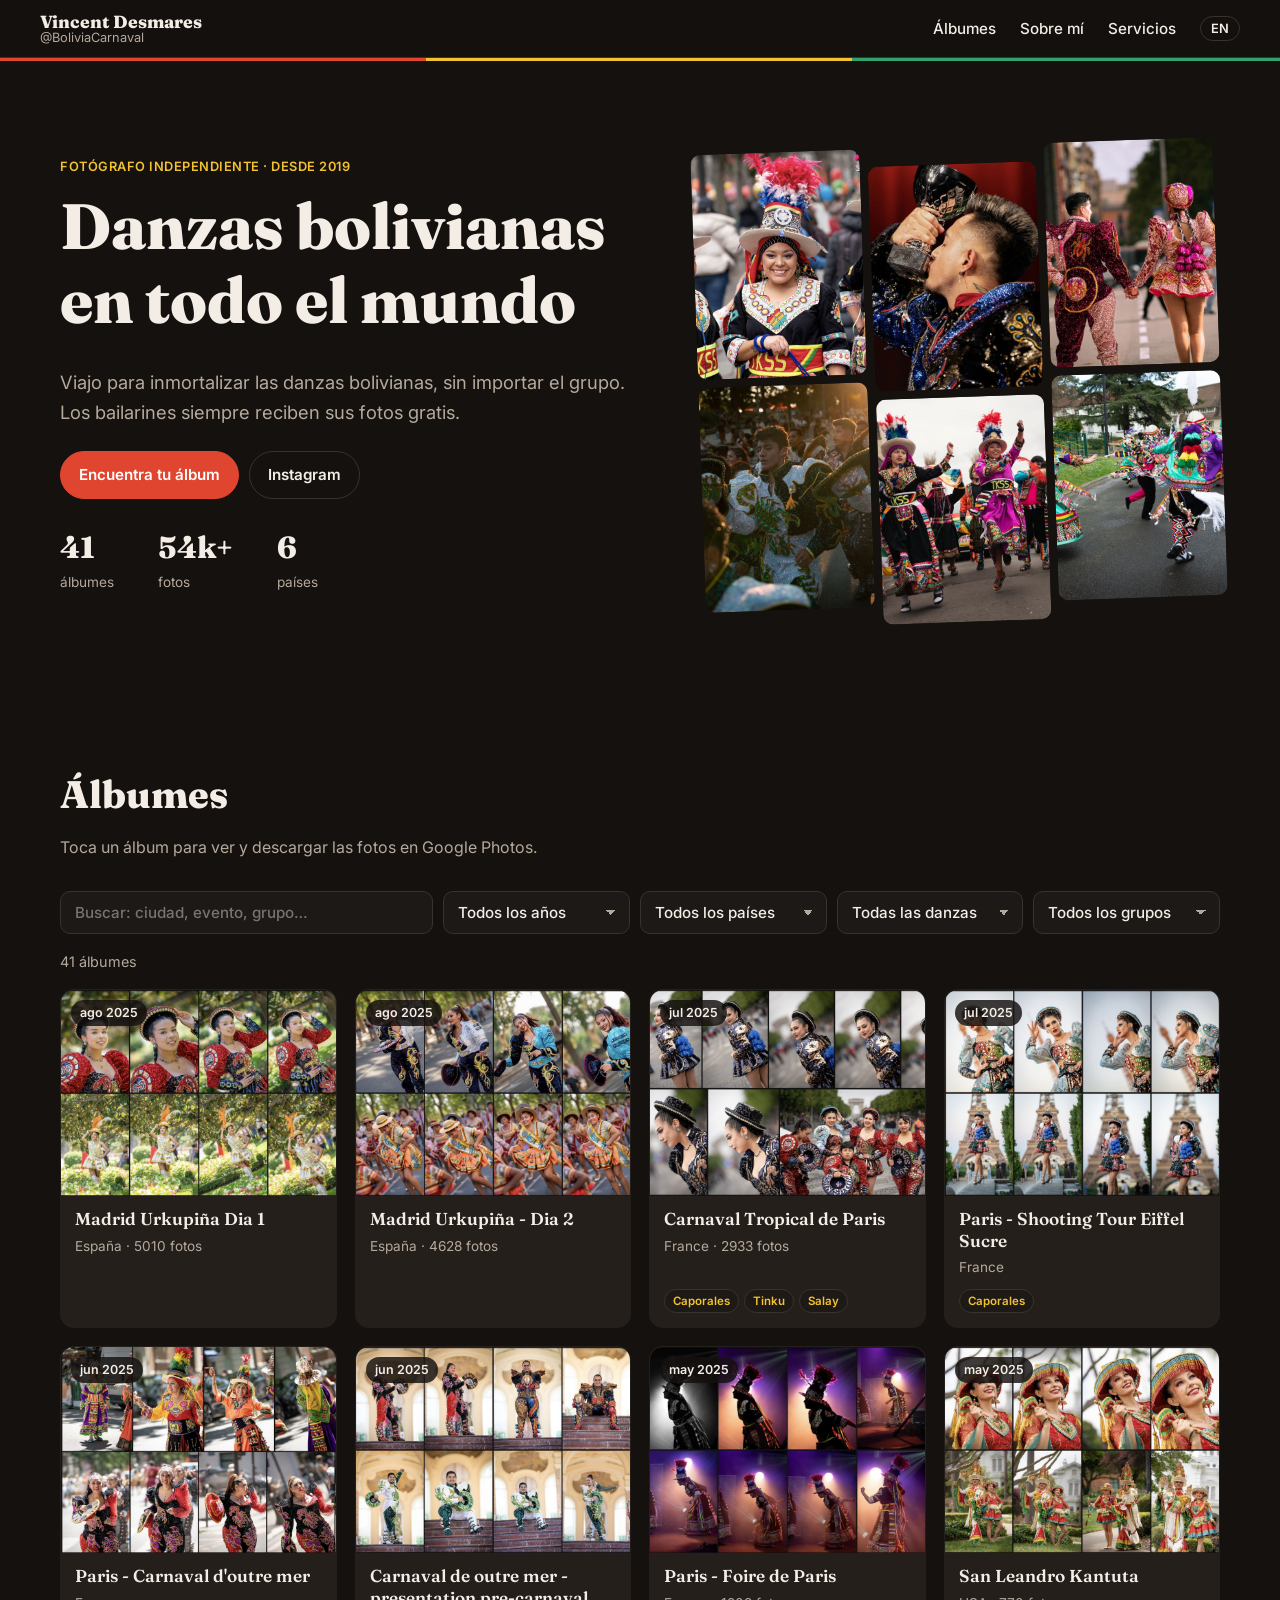
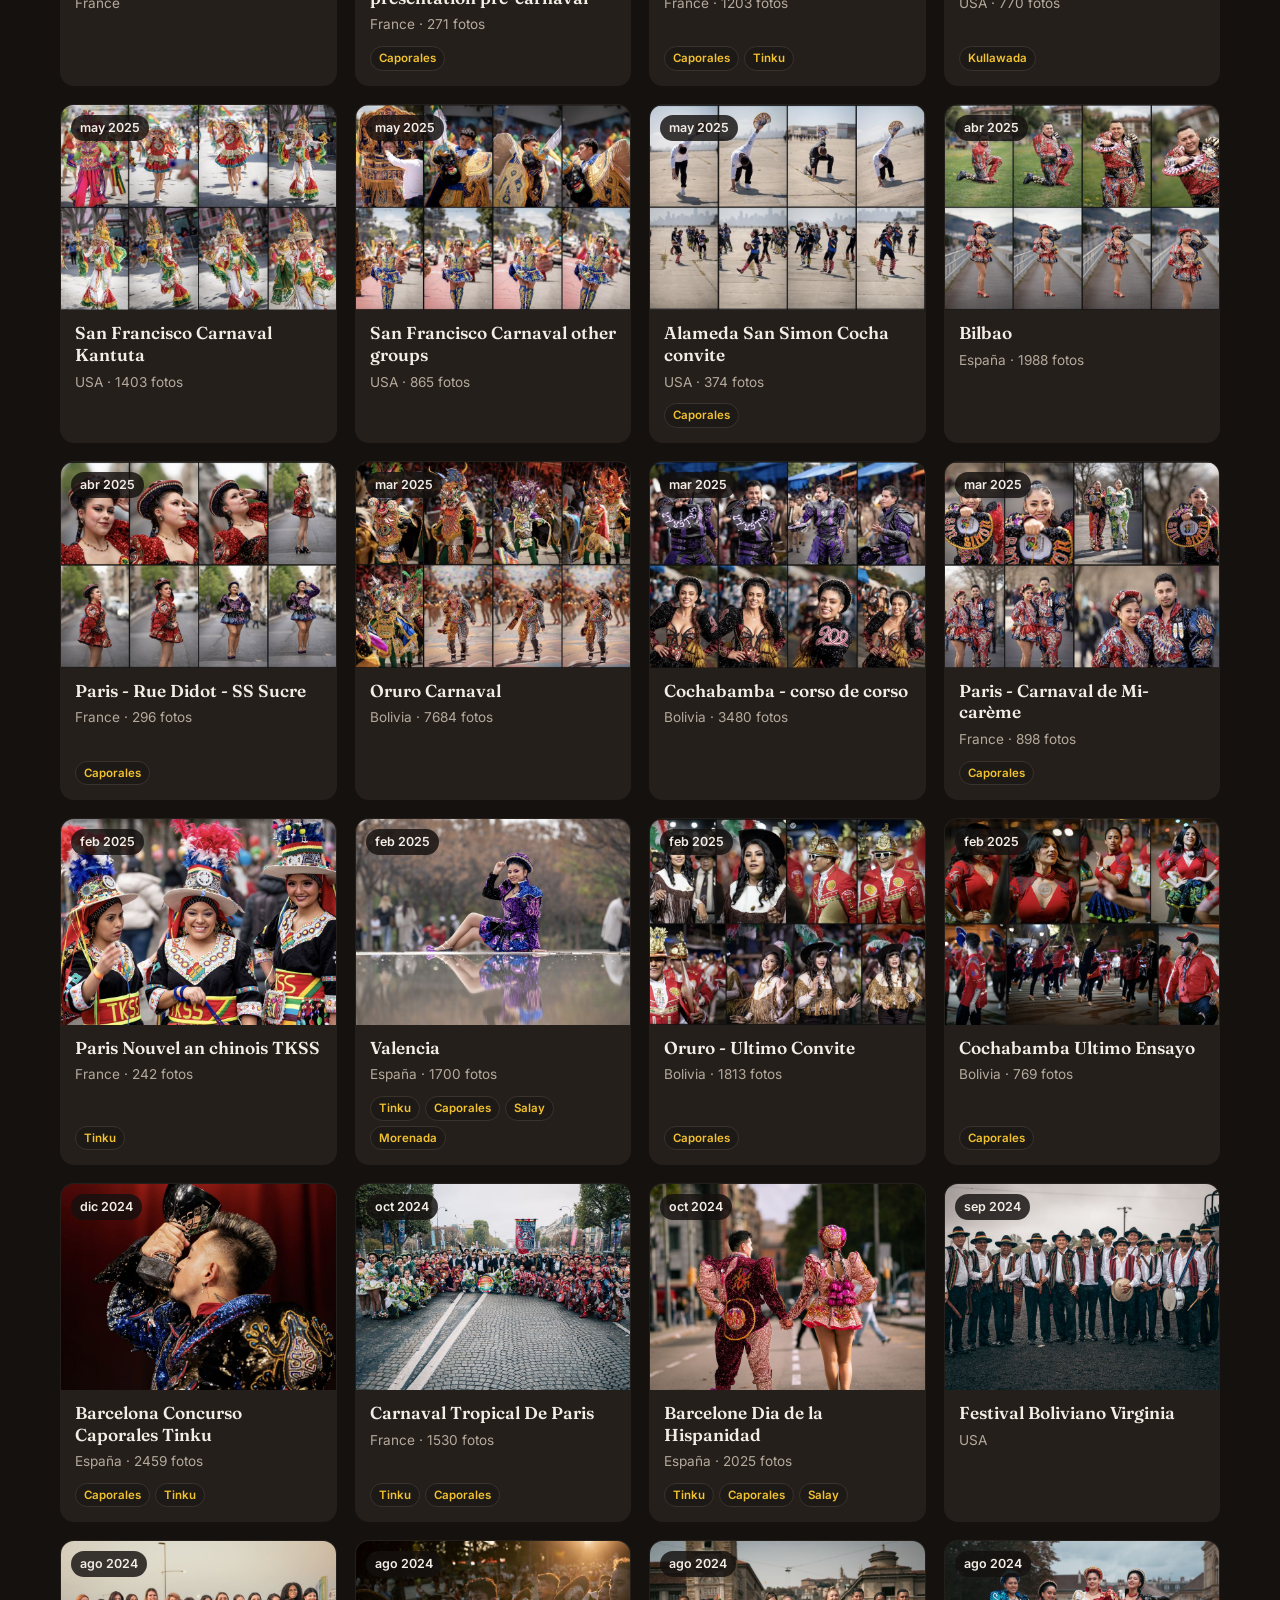
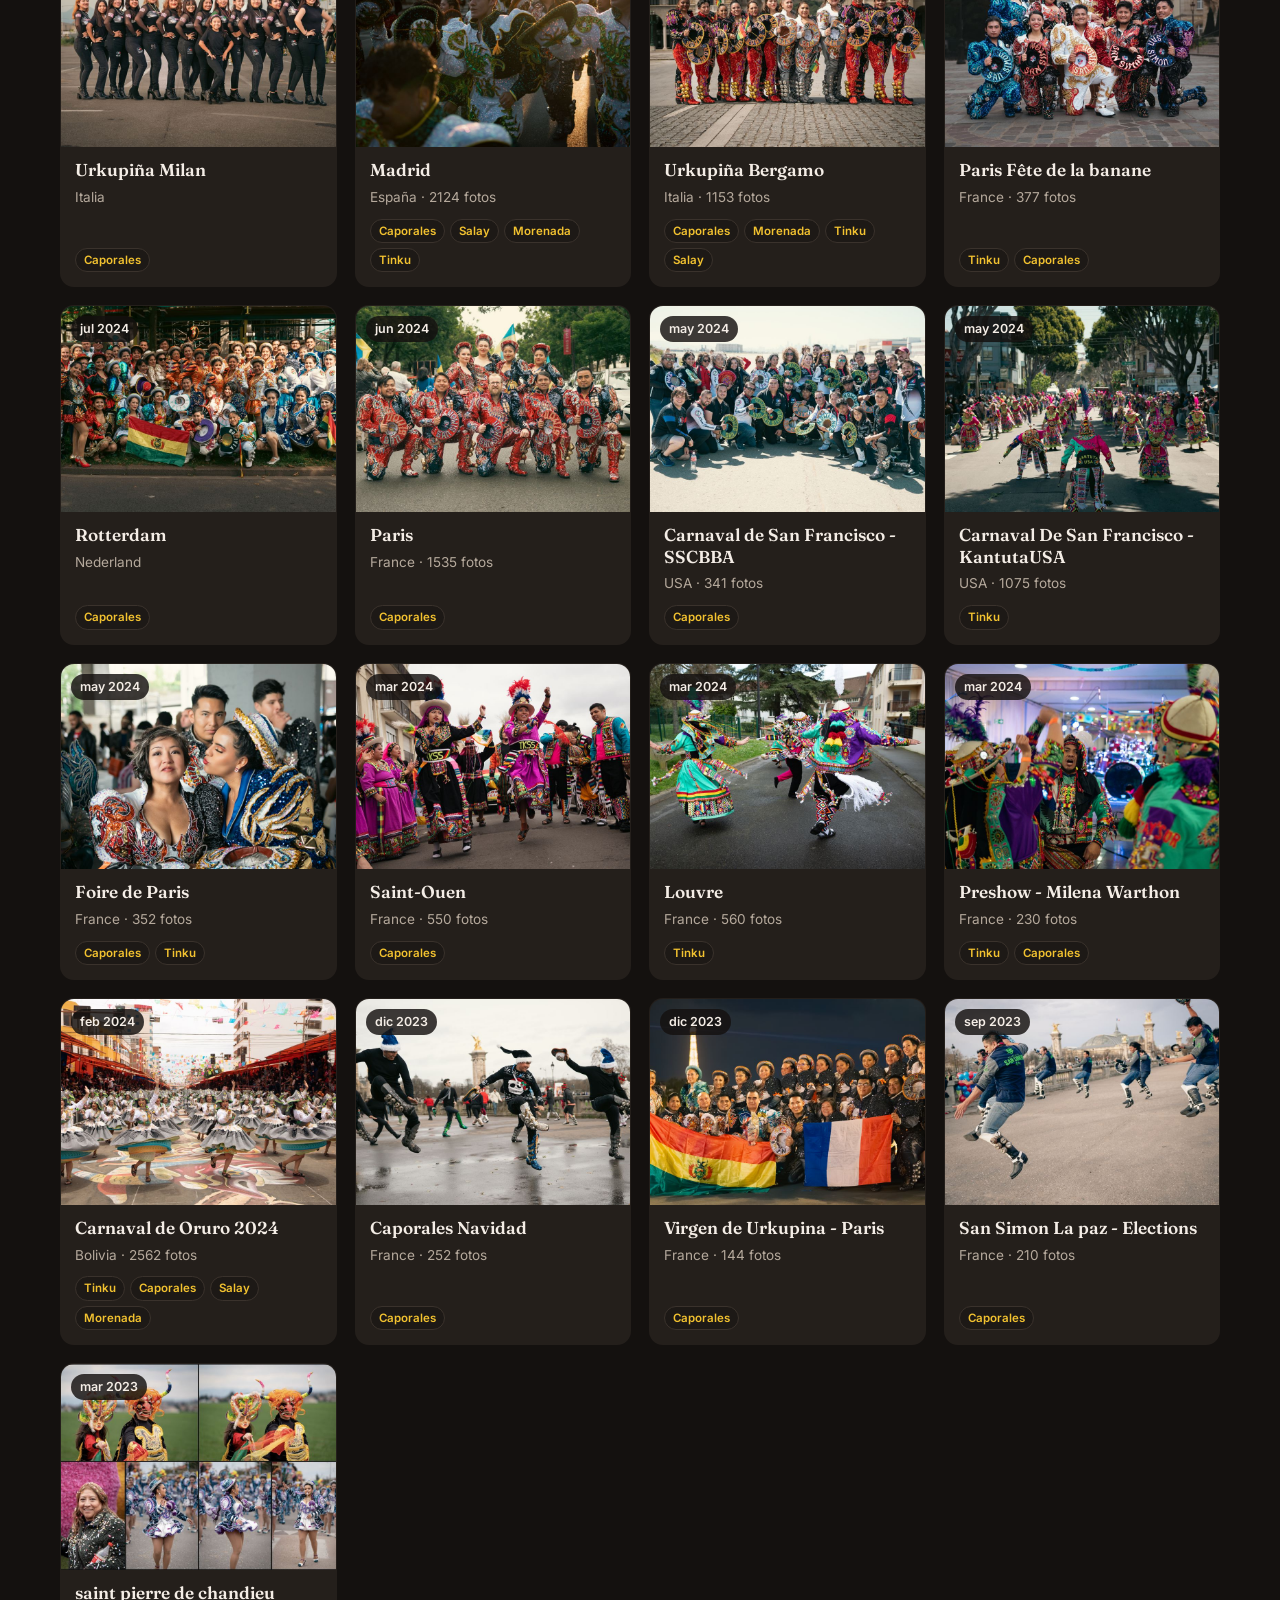
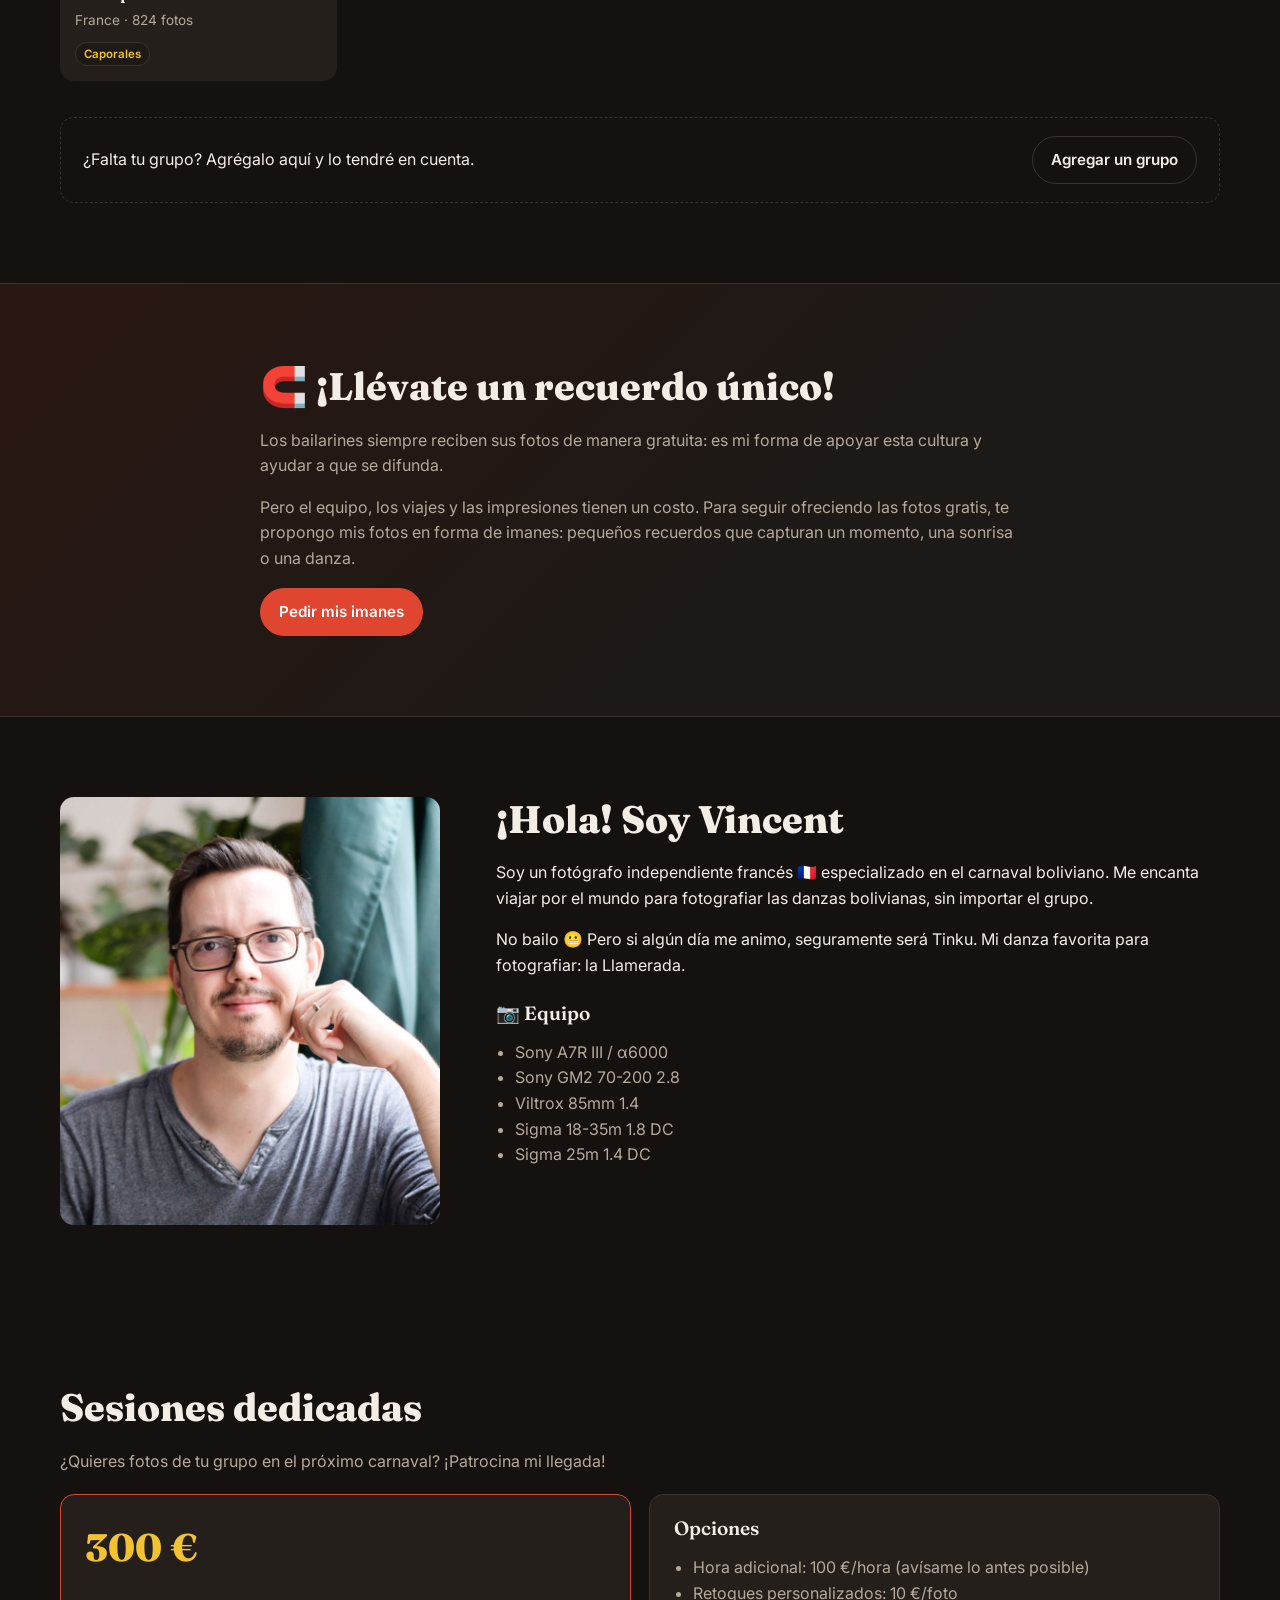
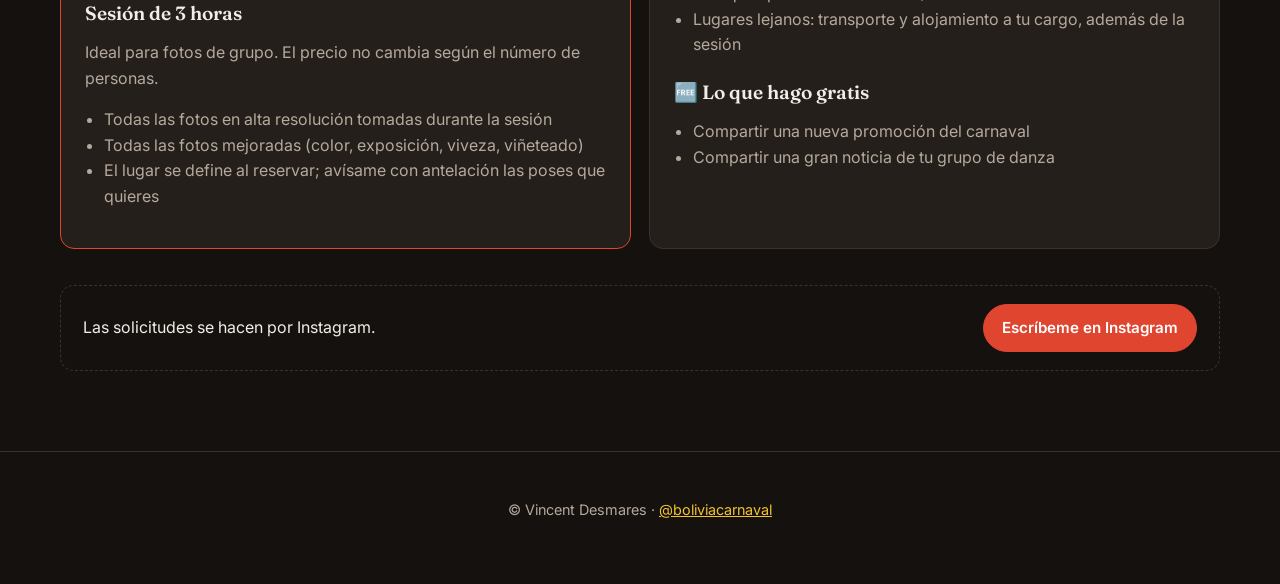
==== index.html @ cf6710ff "Add BoliviaCarnaval static site with album list and filters Album data, covers and texts come from t" ====
<!doctype html>
<html lang="es">
<head>
  <meta charset="utf-8">
  <meta name="viewport" content="width=device-width, initial-scale=1">
  <title>Vincent Desmares · @BoliviaCarnaval</title>
  <meta name="description" content="Fotografía de danzas tradicionales bolivianas en todo el mundo. Encuentra tu álbum: Caporales, Tinku, Morenada, Salay y más.">
  <meta property="og:title" content="Vincent Desmares · @BoliviaCarnaval">
  <meta property="og:description" content="Fotos de danzas bolivianas en todo el mundo desde 2019. Encuentra tu álbum.">
  <meta property="og:image" content="img/portrait.jpg">
  <meta name="theme-color" content="#14110f">
  <link rel="icon" href="img/favicon.svg" type="image/svg+xml">
  <link rel="preconnect" href="https://fonts.googleapis.com">
  <link rel="preconnect" href="https://fonts.gstatic.com" crossorigin>
  <link href="https://fonts.googleapis.com/css2?family=Fraunces:opsz,wght@9..144,600;9..144,800&family=Inter:wght@400;500;600&display=swap" rel="stylesheet">
  <link rel="stylesheet" href="css/style.css">
</head>
<body>
  <header class="topbar">
    <a class="brand" href="#top">
      <span class="brand-name">Vincent Desmares</span>
      <span class="brand-handle">@BoliviaCarnaval</span>
    </a>
    <nav class="nav">
      <a href="#albums" data-i18n="nav.albums">Álbumes</a>
      <a href="#about" data-i18n="nav.about">Sobre mí</a>
      <a href="#services" data-i18n="nav.services">Servicios</a>
      <button class="lang" type="button" id="lang-toggle" aria-label="Change language">EN</button>
    </nav>
  </header>

  <main id="top">
    <section class="hero">
      <div class="hero-text">
        <p class="eyebrow" data-i18n="hero.eyebrow">Fotógrafo independiente · desde 2019</p>
        <h1 data-i18n="hero.title">Danzas bolivianas en todo el mundo</h1>
        <p class="lead" data-i18n="hero.lead">Viajo para inmortalizar las danzas bolivianas, sin importar el grupo. Los bailarines siempre reciben sus fotos gratis.</p>
        <div class="hero-cta">
          <a class="btn btn-primary" href="#albums" data-i18n="hero.cta">Encuentra tu álbum</a>
          <a class="btn" href="https://www.instagram.com/boliviacarnaval/" target="_blank" rel="noopener">Instagram</a>
        </div>
        <dl class="stats">
          <div><dt id="stat-albums">41</dt><dd data-i18n="stats.albums">álbumes</dd></div>
          <div><dt id="stat-photos">54k+</dt><dd data-i18n="stats.photos">fotos</dd></div>
          <div><dt id="stat-countries">6</dt><dd data-i18n="stats.countries">países</dd></div>
        </dl>
      </div>
      <div class="hero-mosaic" id="hero-mosaic" aria-hidden="true"></div>
    </section>

    <section id="albums" class="section">
      <div class="section-head">
        <h2 data-i18n="albums.title">Álbumes</h2>
        <p class="muted" data-i18n="albums.sub">Toca un álbum para ver y descargar las fotos en Google Photos.</p>
      </div>

      <div class="filters" role="search">
        <input id="q" type="search" placeholder="Buscar: ciudad, evento, grupo…" data-i18n-placeholder="filters.search" autocomplete="off">
        <select id="f-year" aria-label="Año"><option value="" data-i18n="filters.year">Todos los años</option></select>
        <select id="f-country" aria-label="País"><option value="" data-i18n="filters.country">Todos los países</option></select>
        <select id="f-dance" aria-label="Danza"><option value="" data-i18n="filters.dance">Todas las danzas</option></select>
        <select id="f-group" aria-label="Grupo"><option value="" data-i18n="filters.group">Todos los grupos</option></select>
      </div>
      <p class="result-count muted" id="count" aria-live="polite"></p>

      <div class="grid" id="grid"></div>
      <p class="empty" id="empty" hidden data-i18n="albums.empty">Ningún álbum coincide. Prueba otra búsqueda.</p>

      <div class="callout">
        <p data-i18n="albums.missing">¿Falta tu grupo? Agrégalo aquí y lo tendré en cuenta.</p>
        <a class="btn" href="https://0dt0tsy2r8i.typeform.com/to/BCaxCvse" target="_blank" rel="noopener" data-i18n="albums.missingCta">Agregar un grupo</a>
      </div>
    </section>

    <section id="magnets" class="section band">
      <div class="band-inner">
        <h2>🧲 <span data-i18n="magnets.title">¡Llévate un recuerdo único!</span></h2>
        <p data-i18n="magnets.p1">Los bailarines siempre reciben sus fotos de manera gratuita: es mi forma de apoyar esta cultura y ayudar a que se difunda.</p>
        <p data-i18n="magnets.p2">Pero el equipo, los viajes y las impresiones tienen un costo. Para seguir ofreciendo las fotos gratis, te propongo mis fotos en forma de imanes: pequeños recuerdos que capturan un momento, una sonrisa o una danza.</p>
        <a class="btn btn-primary" href="https://docs.google.com/forms/d/e/1FAIpQLSeMURjuBrz-g4KLOn9jNbUzxtJZxZSx7Uz5Qn87z7Ri0hxriA/viewform?usp=header" target="_blank" rel="noopener" data-i18n="magnets.cta">Pedir mis imanes</a>
      </div>
    </section>

    <section id="about" class="section about">
      <img class="portrait" src="img/portrait.jpg" alt="Vincent Desmares" width="900" height="1015" loading="lazy">
      <div>
        <h2 data-i18n="about.title">¡Hola! Soy Vincent</h2>
        <p data-i18n="about.p1">Soy un fotógrafo independiente francés 🇫🇷 especializado en el carnaval boliviano. Me encanta viajar por el mundo para fotografiar las danzas bolivianas, sin importar el grupo.</p>
        <p data-i18n="about.p2">No bailo 😬 Pero si algún día me animo, seguramente será Tinku. Mi danza favorita para fotografiar: la Llamerada.</p>
        <h3 data-i18n="about.gear">📷 Equipo</h3>
        <ul class="gear">
          <li>Sony A7R III / α6000</li>
          <li>Sony GM2 70-200 2.8</li>
          <li>Viltrox 85mm 1.4</li>
          <li>Sigma 18-35m 1.8 DC</li>
          <li>Sigma 25m 1.4 DC</li>
        </ul>
      </div>
    </section>

    <section id="services" class="section">
      <div class="section-head">
        <h2 data-i18n="services.title">Sesiones dedicadas</h2>
        <p class="muted" data-i18n="services.sub">¿Quieres fotos de tu grupo en el próximo carnaval? ¡Patrocina mi llegada!</p>
      </div>
      <div class="cards">
        <article class="card offer">
          <p class="price">300 €</p>
          <h3 data-i18n="services.session">Sesión de 3 horas</h3>
          <p class="muted" data-i18n="services.best">Ideal para fotos de grupo. El precio no cambia según el número de personas.</p>
          <ul>
            <li data-i18n="services.i1">Todas las fotos en alta resolución tomadas durante la sesión</li>
            <li data-i18n="services.i2">Todas las fotos mejoradas (color, exposición, viveza, viñeteado)</li>
            <li data-i18n="services.i3">El lugar se define al reservar; avísame con antelación las poses que quieres</li>
          </ul>
        </article>
        <article class="card">
          <h3 data-i18n="services.options">Opciones</h3>
          <ul>
            <li data-i18n="services.o1">Hora adicional: 100 €/hora (avísame lo antes posible)</li>
            <li data-i18n="services.o2">Retoques personalizados: 10 €/foto</li>
            <li data-i18n="services.o3">Lugares lejanos: transporte y alojamiento a tu cargo, además de la sesión</li>
          </ul>
          <h3 data-i18n="services.free">🆓 Lo que hago gratis</h3>
          <ul>
            <li data-i18n="services.f1">Compartir una nueva promoción del carnaval</li>
            <li data-i18n="services.f2">Compartir una gran noticia de tu grupo de danza</li>
          </ul>
        </article>
      </div>
      <div class="callout">
        <p data-i18n="services.contact">Las solicitudes se hacen por Instagram.</p>
        <a class="btn btn-primary" href="https://www.instagram.com/boliviacarnaval/" target="_blank" rel="noopener" data-i18n="services.cta">Escríbeme en Instagram</a>
      </div>
    </section>
  </main>

  <footer class="footer">
    <p>© Vincent Desmares · <a href="https://www.instagram.com/boliviacarnaval/" target="_blank" rel="noopener">@boliviacarnaval</a></p>
  </footer>

  <script src="js/app.js"></script>
</body>
</html>
---- css/style.css ----
:root {
  --bg: #14110f;
  --bg-2: #1d1916;
  --card: #241f1b;
  --line: #3a322c;
  --text: #f4ede6;
  --muted: #b5a99c;
  --red: #e0452f;
  --gold: #f2c230;
  --green: #2fa36b;
  --radius: 14px;
  --serif: "Fraunces", Georgia, serif;
  --sans: "Inter", system-ui, -apple-system, "Segoe UI", Roboto, sans-serif;
}

* { box-sizing: border-box; }
html { scroll-behavior: smooth; scroll-padding-top: 72px; }
body {
  margin: 0;
  background: var(--bg);
  color: var(--text);
  font: 16px/1.6 var(--sans);
  -webkit-font-smoothing: antialiased;
}
img { max-width: 100%; display: block; }
a { color: var(--gold); }
h1, h2, h3 { font-family: var(--serif); line-height: 1.15; margin: 0 0 .5em; }
h1 { font-size: clamp(2.2rem, 6vw, 4rem); font-weight: 800; }
h2 { font-size: clamp(1.7rem, 4vw, 2.4rem); font-weight: 800; }
h3 { font-size: 1.2rem; font-weight: 600; margin-top: 1.2em; }
.muted { color: var(--muted); }

/* Top bar */
.topbar {
  position: sticky; top: 0; z-index: 10;
  display: flex; align-items: center; justify-content: space-between; gap: 12px;
  padding: 12px clamp(16px, 4vw, 40px);
  background: rgba(20, 17, 15, .88);
  backdrop-filter: blur(10px);
  border-bottom: 1px solid var(--line);
}
.topbar::after { /* flag stripe */
  content: ""; position: absolute; left: 0; right: 0; bottom: -4px; height: 3px;
  background: linear-gradient(90deg, var(--red) 0 33.3%, var(--gold) 33.3% 66.6%, var(--green) 66.6%);
}
.brand { text-decoration: none; color: var(--text); display: flex; flex-direction: column; line-height: 1.1; }
.brand-name { font-family: var(--serif); font-weight: 800; font-size: 1.1rem; }
.brand-handle { color: var(--muted); font-size: .8rem; }
.nav { display: flex; align-items: center; gap: clamp(10px, 2.5vw, 24px); }
.nav a { color: var(--text); text-decoration: none; font-weight: 500; font-size: .95rem; }
.nav a:hover { color: var(--gold); }
.lang {
  background: none; color: var(--text); border: 1px solid var(--line); border-radius: 999px;
  padding: 4px 10px; font: 600 .8rem var(--sans); cursor: pointer;
}
.lang:hover { border-color: var(--gold); }
@media (max-width: 560px) {
  .nav a[href="#about"], .nav a[href="#services"] { display: none; }
}

/* Buttons */
.btn {
  display: inline-block; padding: 11px 18px; border-radius: 999px;
  border: 1px solid var(--line); color: var(--text); text-decoration: none;
  font-weight: 600; font-size: .95rem; transition: border-color .15s, background .15s;
}
.btn:hover { border-color: var(--gold); }
.btn-primary { background: var(--red); border-color: var(--red); color: #fff; }
.btn-primary:hover { background: #c93a26; border-color: #c93a26; }

/* Hero */
.hero {
  display: grid; grid-template-columns: 1.1fr 1fr; gap: clamp(24px, 5vw, 64px); align-items: center;
  padding: clamp(32px, 7vw, 88px) clamp(16px, 4vw, 40px);
  max-width: 1240px; margin: 0 auto;
}
.eyebrow { color: var(--gold); font-weight: 600; letter-spacing: .04em; text-transform: uppercase; font-size: .8rem; margin: 0 0 12px; }
.lead { font-size: 1.15rem; color: var(--muted); max-width: 34em; }
.hero-cta { display: flex; flex-wrap: wrap; gap: 10px; margin: 24px 0; }
.stats { display: flex; gap: clamp(20px, 5vw, 44px); margin: 8px 0 0; }
.stats div { display: flex; flex-direction: column; }
.stats dt { font-family: var(--serif); font-weight: 800; font-size: 1.9rem; }
.stats dd { margin: 0; color: var(--muted); font-size: .85rem; }
.hero-mosaic {
  display: grid; grid-template-columns: repeat(3, 1fr); gap: 8px;
  transform: rotate(-2deg);
}
.hero-mosaic img { border-radius: 10px; aspect-ratio: 3 / 4; object-fit: cover; width: 100%; }
.hero-mosaic img:nth-child(3n+2) { transform: translateY(18px); }
@media (max-width: 820px) {
  .hero { grid-template-columns: 1fr; }
  .hero-mosaic { grid-template-columns: repeat(4, 1fr); transform: none; }
  .hero-mosaic img { aspect-ratio: 1; }
  .hero-mosaic img:nth-child(n+5) { display: none; }
  .hero-mosaic img:nth-child(3n+2) { transform: none; }
}

/* Sections */
.section { max-width: 1240px; margin: 0 auto; padding: clamp(40px, 7vw, 80px) clamp(16px, 4vw, 40px); }
.section-head { margin-bottom: 20px; }
.section-head p { margin: 0; }

/* Filters */
.filters {
  display: grid; grid-template-columns: 2fr repeat(4, 1fr); gap: 10px;
  position: sticky; top: 64px; z-index: 5; padding: 10px 0; background: var(--bg);
}
.filters input, .filters select {
  width: 100%; min-width: 0; padding: 11px 14px; border-radius: 10px;
  background: var(--bg-2); color: var(--text); border: 1px solid var(--line);
  font: 500 .95rem var(--sans); appearance: none;
}
.filters select {
  background-image: linear-gradient(45deg, transparent 50%, var(--muted) 50%), linear-gradient(135deg, var(--muted) 50%, transparent 50%);
  background-position: calc(100% - 18px) 50%, calc(100% - 13px) 50%;
  background-size: 5px 5px; background-repeat: no-repeat; padding-right: 30px;
}
.filters input:focus, .filters select:focus { outline: 2px solid var(--gold); outline-offset: 1px; }
@media (max-width: 900px) {
  .filters { grid-template-columns: repeat(2, 1fr); position: static; }
  .filters input { grid-column: 1 / -1; }
}
.result-count { font-size: .9rem; margin: 6px 0 16px; }

/* Album grid */
.grid { display: grid; grid-template-columns: repeat(auto-fill, minmax(260px, 1fr)); gap: 18px; }
@media (max-width: 560px) { .grid { grid-template-columns: 1fr 1fr; gap: 10px; } }
.album {
  display: flex; flex-direction: column; background: var(--card); border-radius: var(--radius);
  overflow: hidden; text-decoration: none; color: var(--text); border: 1px solid transparent;
  transition: transform .15s, border-color .15s;
}
.album:hover, .album:focus-visible { transform: translateY(-3px); border-color: var(--gold); outline: none; }
.album-cover { position: relative; aspect-ratio: 4 / 3; background: var(--bg-2); }
.album-cover img { width: 100%; height: 100%; object-fit: cover; }
.album-date {
  position: absolute; top: 10px; left: 10px; padding: 3px 9px; border-radius: 999px;
  background: rgba(20, 17, 15, .82); font-size: .78rem; font-weight: 600;
}
.album-body { padding: 12px 14px 14px; display: flex; flex-direction: column; gap: 6px; flex: 1; }
.album-title { font-family: var(--serif); font-weight: 600; font-size: 1.08rem; line-height: 1.25; margin: 0; }
.album-meta { color: var(--muted); font-size: .85rem; margin: 0; }
.chips { display: flex; flex-wrap: wrap; gap: 5px; margin-top: auto; padding-top: 4px; }
.chip { font-size: .72rem; font-weight: 600; padding: 2px 8px; border-radius: 999px; background: var(--bg-2); color: var(--gold); border: 1px solid var(--line); }
@media (max-width: 560px) {
  .album-body { padding: 10px; }
  .album-title { font-size: .95rem; }
  .chips { display: none; }
}
.empty { text-align: center; padding: 40px 0; color: var(--muted); }

.callout {
  display: flex; flex-wrap: wrap; align-items: center; justify-content: space-between; gap: 14px;
  margin-top: 36px; padding: 18px 22px; border: 1px dashed var(--line); border-radius: var(--radius);
}
.callout p { margin: 0; }

/* Magnets band */
.band { max-width: none; background: linear-gradient(135deg, #2a1712, #1d1916 60%); border-block: 1px solid var(--line); }
.band-inner { max-width: 760px; margin: 0 auto; }
.band p { color: var(--muted); }

/* About */
.about { display: grid; grid-template-columns: minmax(0, 380px) 1fr; gap: clamp(24px, 5vw, 56px); align-items: start; }
.portrait { border-radius: var(--radius); width: 100%; height: auto; }
.gear { padding-left: 1.2em; color: var(--muted); }
@media (max-width: 760px) { .about { grid-template-columns: 1fr; } .portrait { max-width: 320px; } }

/* Services */
.cards { display: grid; grid-template-columns: repeat(auto-fit, minmax(280px, 1fr)); gap: 18px; }
.card { background: var(--card); border-radius: var(--radius); padding: 22px 24px; border: 1px solid var(--line); }
.card h3:first-child { margin-top: 0; }
.card ul { padding-left: 1.2em; color: var(--muted); }
.offer { border-color: var(--red); }
.price { font-family: var(--serif); font-size: 2.4rem; font-weight: 800; color: var(--gold); margin: 0; }

.footer { text-align: center; padding: 32px 16px 48px; color: var(--muted); font-size: .9rem; border-top: 1px solid var(--line); }
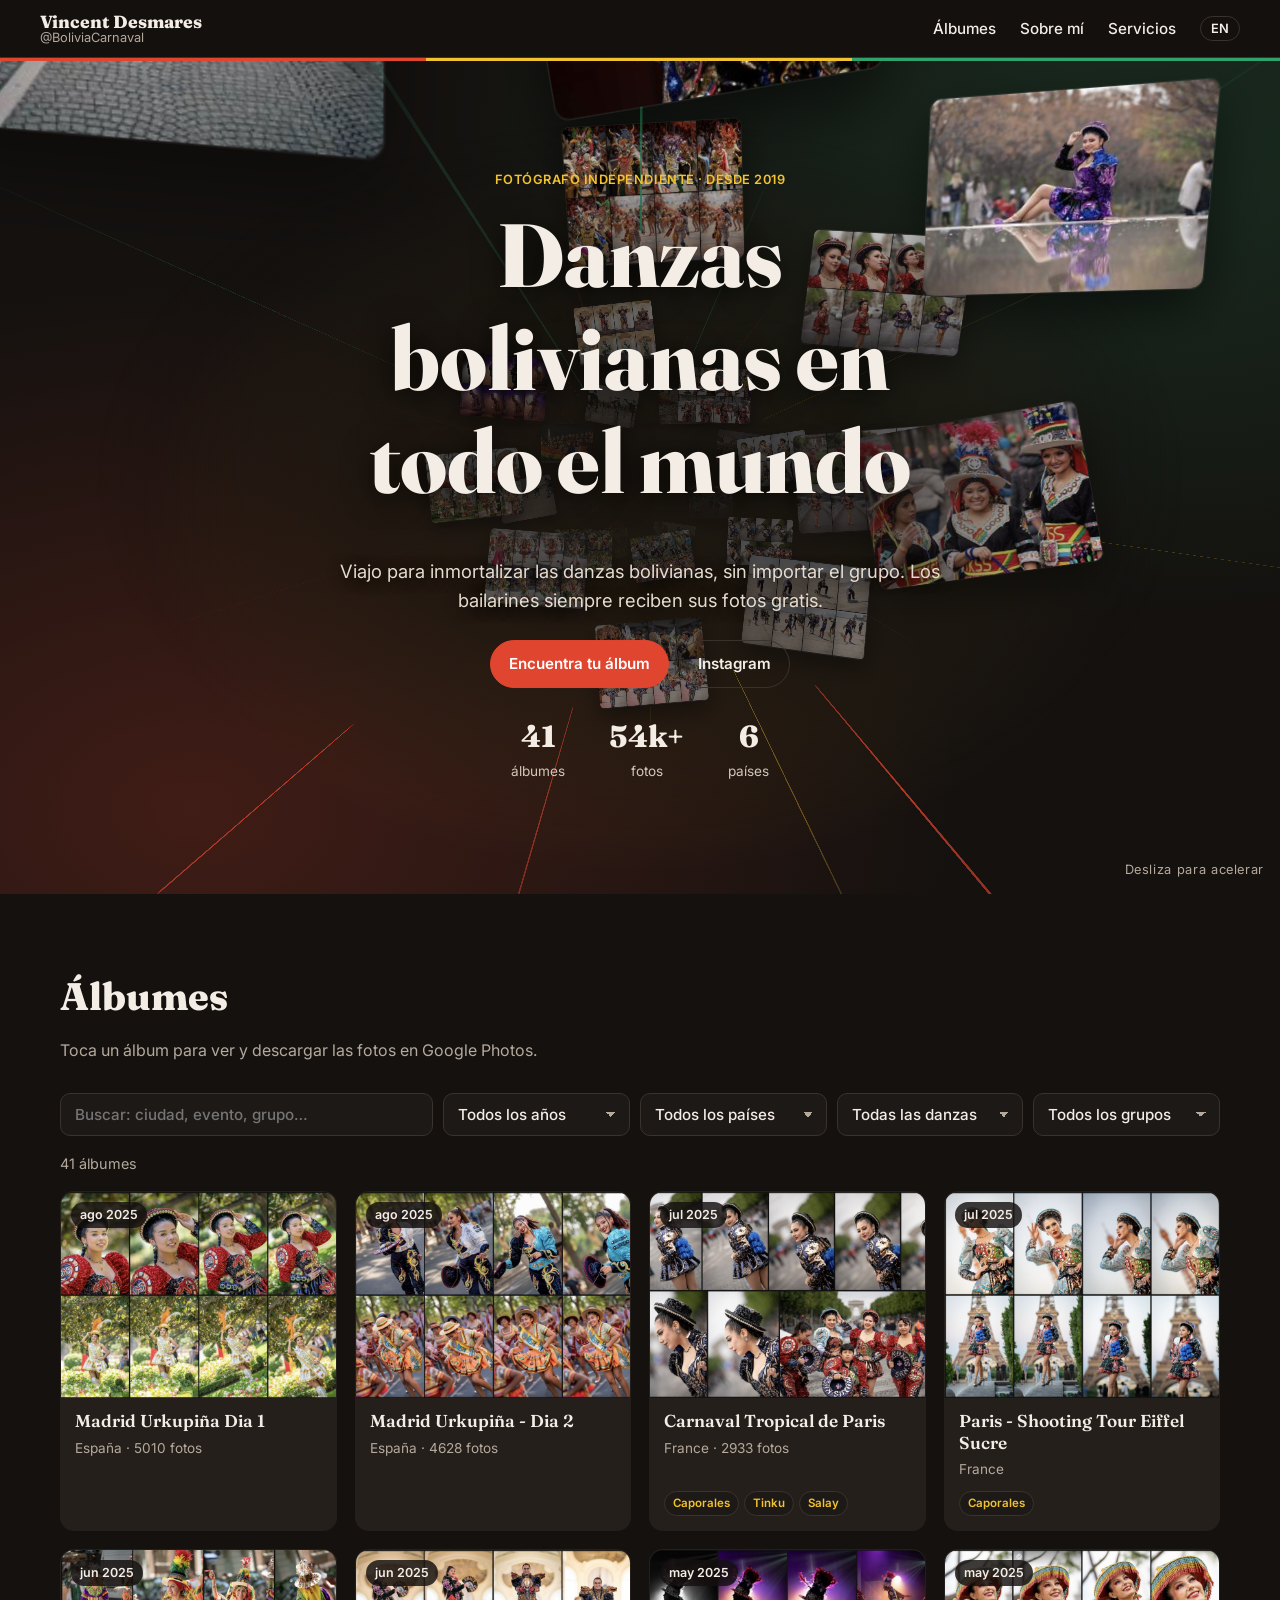
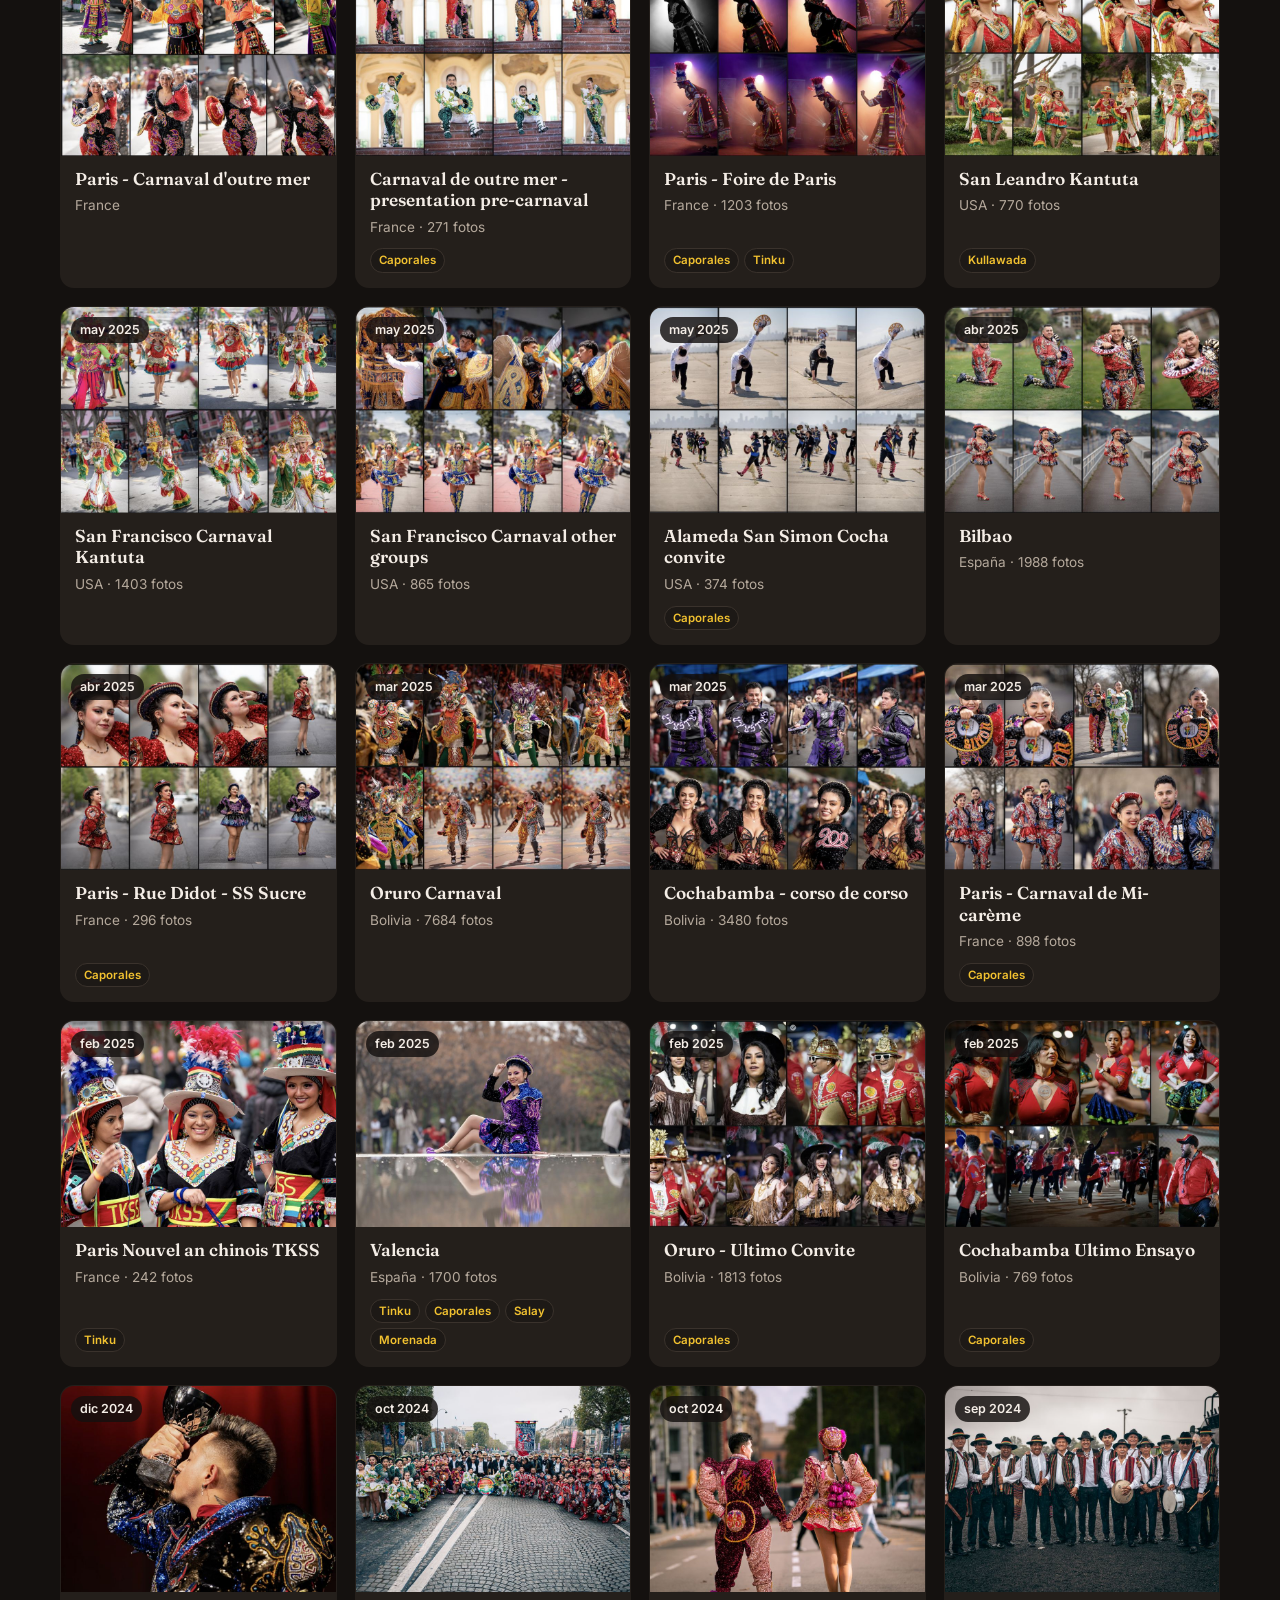
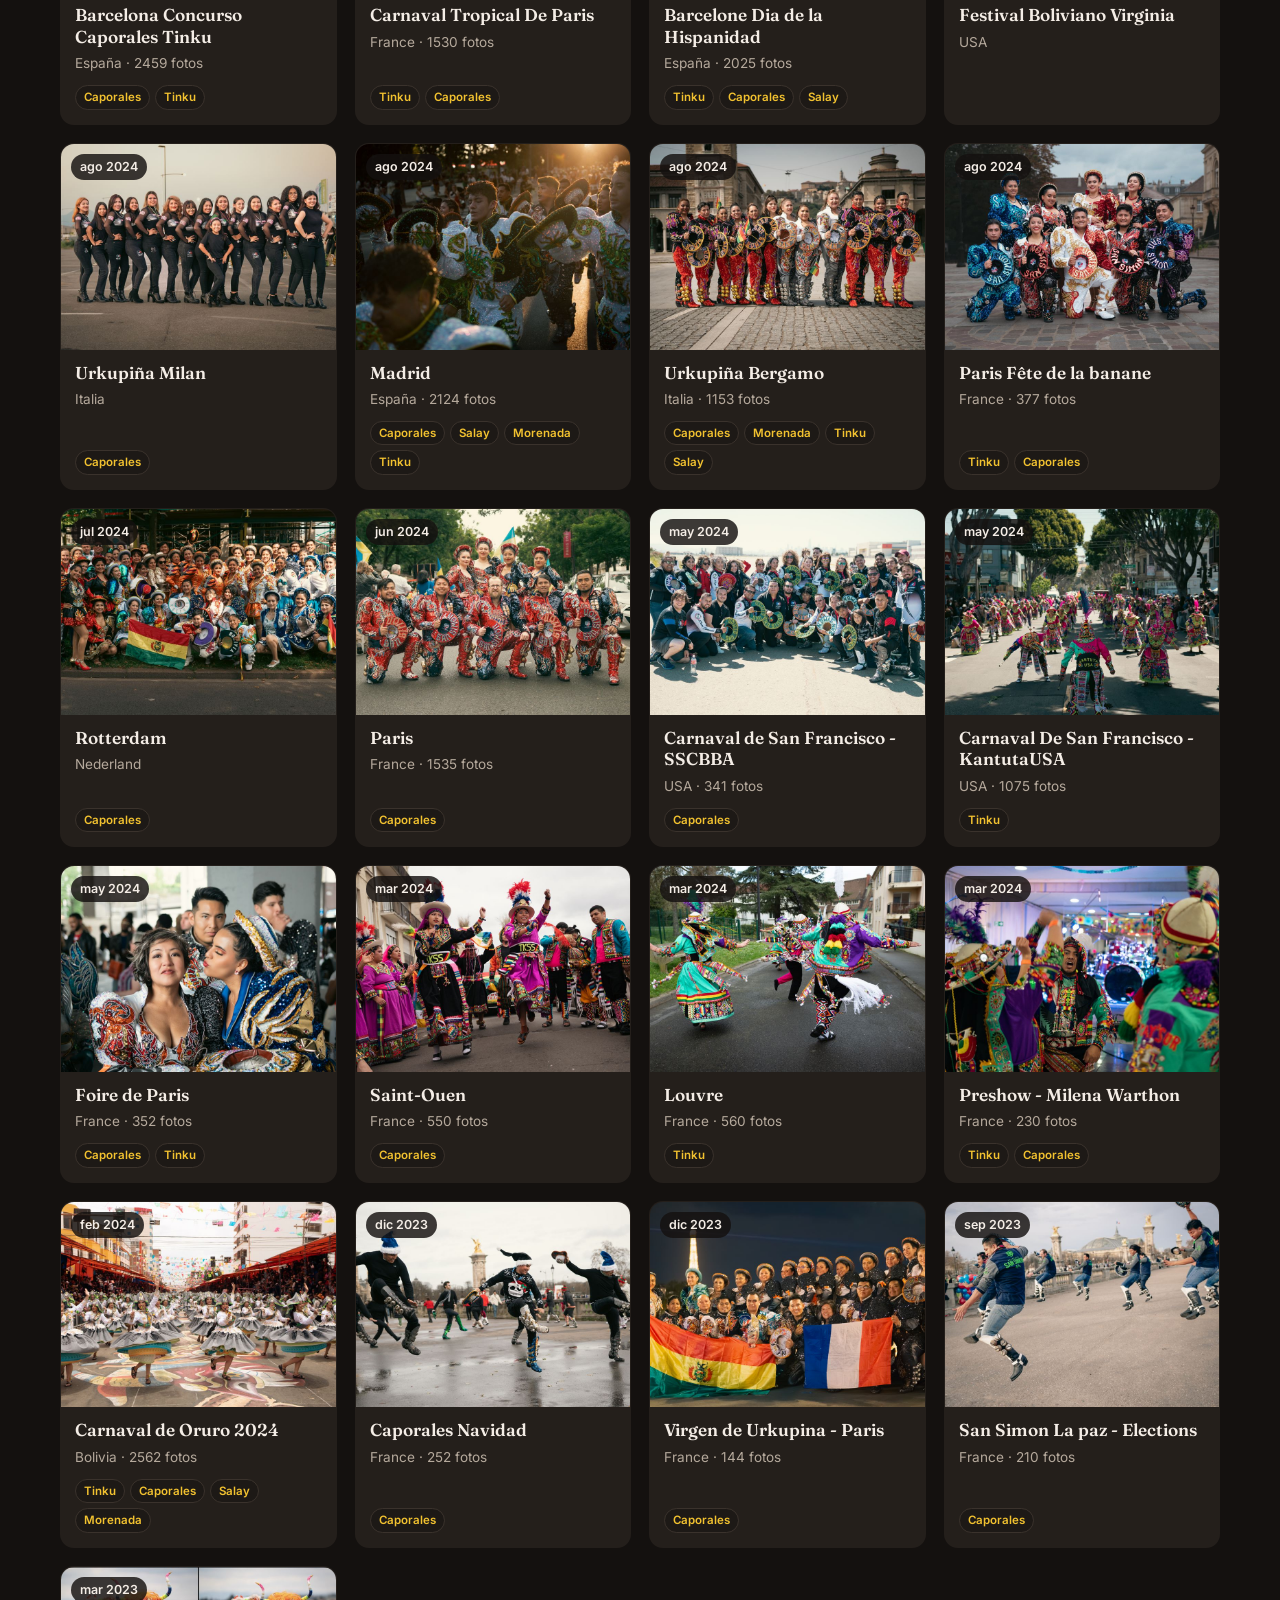
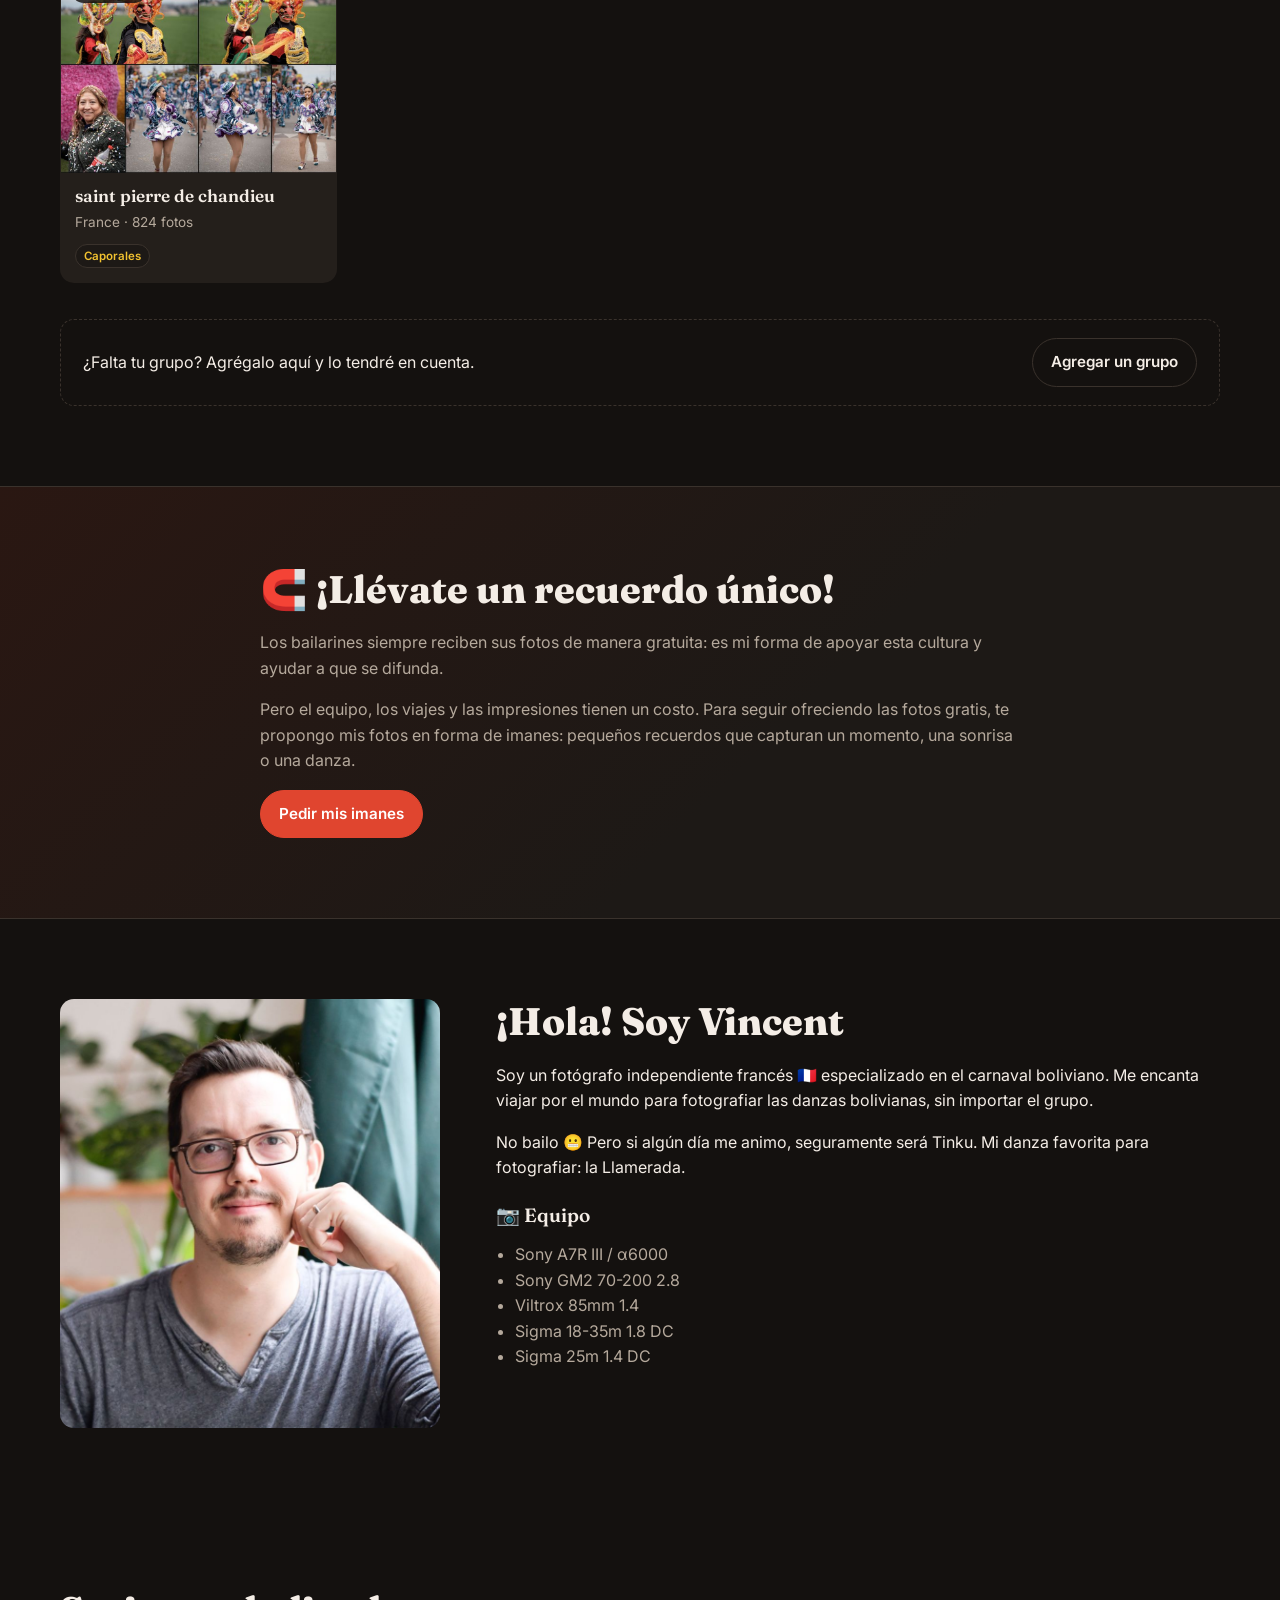
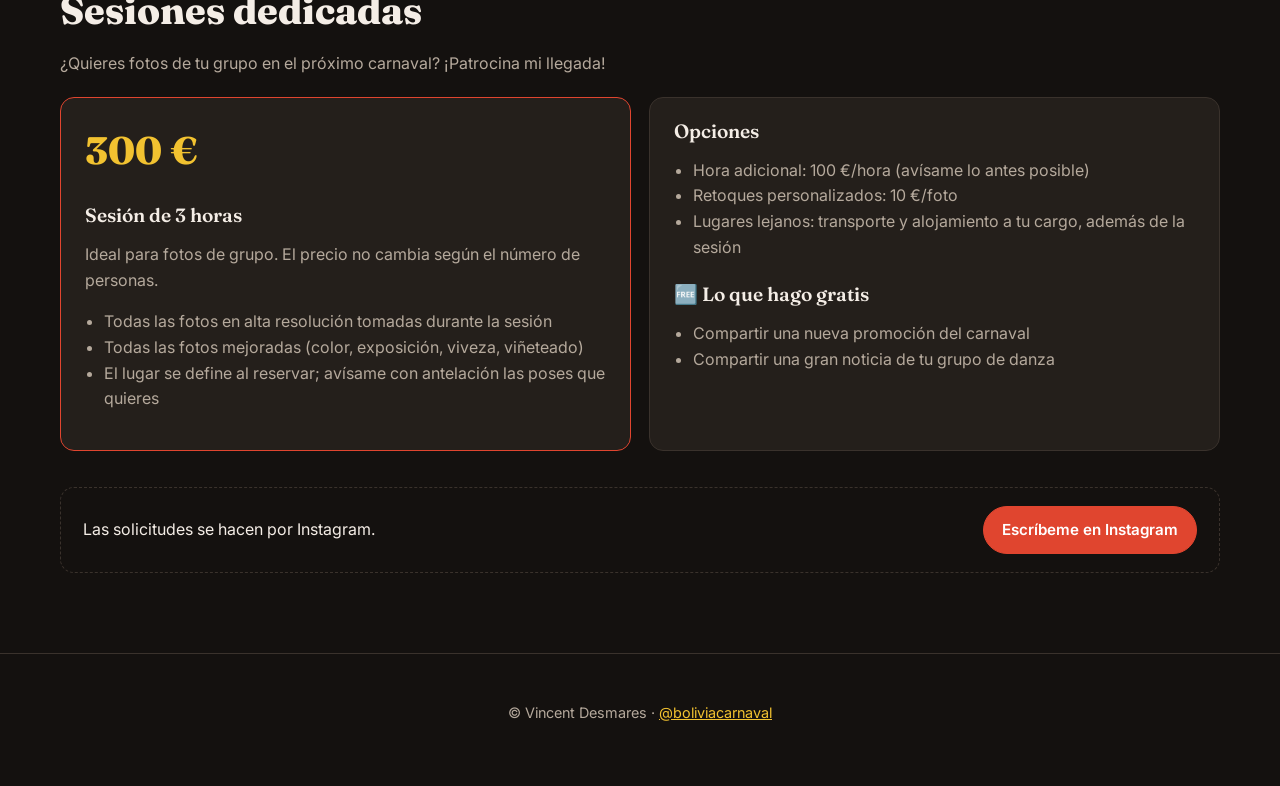
==== commit 15cf7fc9: "Use the tunnel header on the home page Vincent picked the tunnel. Replace the photo mosaic with it a" ====
--- a/index.html
+++ b/index.html
@@ -14,6 +14,7 @@
   <link rel="preconnect" href="https://fonts.gstatic.com" crossorigin>
   <link href="https://fonts.googleapis.com/css2?family=Fraunces:opsz,wght@9..144,600;9..144,800&family=Inter:wght@400;500;600&display=swap" rel="stylesheet">
   <link rel="stylesheet" href="css/style.css">
+  <link rel="stylesheet" href="css/hero3d.css">
 </head>
 <body>
   <header class="topbar">
@@ -30,7 +31,8 @@
   </header>
 
   <main id="top">
-    <section class="hero">
+    <section class="hero3d hero3d--tunel">
+      <div class="stage" id="stage" aria-hidden="true"></div>
       <div class="hero-text">
         <p class="eyebrow" data-i18n="hero.eyebrow">Fotógrafo independiente · desde 2019</p>
         <h1 data-i18n="hero.title">Danzas bolivianas en todo el mundo</h1>
@@ -45,7 +47,7 @@
           <div><dt id="stat-countries">6</dt><dd data-i18n="stats.countries">países</dd></div>
         </dl>
       </div>
-      <div class="hero-mosaic" id="hero-mosaic" aria-hidden="true"></div>
+      <p class="hint" data-i18n="hero.hint">Desliza para acelerar</p>
     </section>
 
     <section id="albums" class="section">
@@ -140,5 +142,7 @@
   </footer>
 
   <script src="js/app.js"></script>
+  <script src="js/hero3d.js"></script>
+  <script src="js/hero-tunel.js"></script>
 </body>
 </html>
--- a/css/style.css
+++ b/css/style.css
@@ -69,11 +69,6 @@
 .btn-primary:hover { background: #c93a26; border-color: #c93a26; }
 
 /* Hero */
-.hero {
-  display: grid; grid-template-columns: 1.1fr 1fr; gap: clamp(24px, 5vw, 64px); align-items: center;
-  padding: clamp(32px, 7vw, 88px) clamp(16px, 4vw, 40px);
-  max-width: 1240px; margin: 0 auto;
-}
 .eyebrow { color: var(--gold); font-weight: 600; letter-spacing: .04em; text-transform: uppercase; font-size: .8rem; margin: 0 0 12px; }
 .lead { font-size: 1.15rem; color: var(--muted); max-width: 34em; }
 .hero-cta { display: flex; flex-wrap: wrap; gap: 10px; margin: 24px 0; }
@@ -81,19 +76,6 @@
 .stats div { display: flex; flex-direction: column; }
 .stats dt { font-family: var(--serif); font-weight: 800; font-size: 1.9rem; }
 .stats dd { margin: 0; color: var(--muted); font-size: .85rem; }
-.hero-mosaic {
-  display: grid; grid-template-columns: repeat(3, 1fr); gap: 8px;
-  transform: rotate(-2deg);
-}
-.hero-mosaic img { border-radius: 10px; aspect-ratio: 3 / 4; object-fit: cover; width: 100%; }
-.hero-mosaic img:nth-child(3n+2) { transform: translateY(18px); }
-@media (max-width: 820px) {
-  .hero { grid-template-columns: 1fr; }
-  .hero-mosaic { grid-template-columns: repeat(4, 1fr); transform: none; }
-  .hero-mosaic img { aspect-ratio: 1; }
-  .hero-mosaic img:nth-child(n+5) { display: none; }
-  .hero-mosaic img:nth-child(3n+2) { transform: none; }
-}
 
 /* Sections */
 .section { max-width: 1240px; margin: 0 auto; padding: clamp(40px, 7vw, 80px) clamp(16px, 4vw, 40px); }
--- a/css/hero3d.css
+++ b/css/hero3d.css
@@ -0,0 +1,78 @@
+/* 3D tunnel header on the home page. */
+.hero3d {
+  position: relative; overflow: hidden; isolation: isolate;
+  height: calc(100svh - 64px); min-height: 560px; max-height: 980px;
+  background:
+    radial-gradient(ellipse at 50% 55%, rgba(242, 194, 48, .16), transparent 55%),
+    radial-gradient(ellipse at 15% 90%, rgba(224, 69, 47, .22), transparent 50%),
+    radial-gradient(ellipse at 90% 10%, rgba(47, 163, 107, .18), transparent 45%),
+    var(--bg);
+  touch-action: pan-y;
+  user-select: none; -webkit-user-select: none;
+}
+.stage {
+  position: absolute; inset: 0; z-index: 0;
+  perspective: 1100px; cursor: grab;
+}
+.stage.dragging { cursor: grabbing; }
+.stage .world, .stage .world * { transform-style: preserve-3d; }
+.world { position: absolute; left: 50%; top: 50%; width: 0; height: 0; }
+.tile {
+  position: absolute; display: block;
+  border-radius: 10px; overflow: hidden;
+  background: var(--card);
+  box-shadow: 0 0 0 1px rgba(255, 255, 255, .08), 0 20px 50px rgba(0, 0, 0, .55);
+  -webkit-user-drag: none;
+}
+.tile img { width: 100%; height: 100%; object-fit: cover; pointer-events: none; -webkit-user-drag: none; }
+.tile:focus-visible { outline: 3px solid var(--gold); outline-offset: 3px; }
+
+/* Text over the scene */
+.hero3d .hero-text {
+  position: absolute; z-index: 2; pointer-events: none;
+  left: clamp(16px, 5vw, 72px); bottom: clamp(28px, 7vh, 80px);
+  max-width: min(560px, calc(100% - 32px));
+}
+.hero3d .hero-text a, .hero3d .hero-text button { pointer-events: auto; }
+.hero3d h1 { text-shadow: 0 4px 30px rgba(0, 0, 0, .8); }
+.hero3d .lead { color: #e6dbcf; text-shadow: 0 2px 14px rgba(0, 0, 0, .9); }
+.hero3d .stats dd { color: #d3c7ba; }
+.hero3d::after { /* scrim so text stays readable */
+  content: ""; position: absolute; inset: 0; z-index: 1; pointer-events: none;
+  background: linear-gradient(90deg, rgba(20, 17, 15, .85) 0%, rgba(20, 17, 15, .35) 45%, transparent 70%),
+              linear-gradient(0deg, rgba(20, 17, 15, .9) 0%, transparent 35%);
+}
+.hint {
+  position: absolute; z-index: 2; right: 16px; bottom: 14px; margin: 0;
+  font-size: .8rem; color: var(--muted); letter-spacing: .05em; pointer-events: none;
+  animation: hint 2.4s ease-in-out infinite;
+}
+@keyframes hint { 50% { opacity: .35; } }
+
+@media (max-width: 820px) {
+  .hero3d { height: calc(100svh - 60px); min-height: 620px; }
+  .hero3d .hero-text { bottom: 24px; }
+  .hero3d .lead { font-size: 1rem; }
+  .hero3d::after { background: linear-gradient(0deg, rgba(20, 17, 15, .95) 0%, rgba(20, 17, 15, .6) 38%, transparent 62%); }
+  .hint { top: 14px; bottom: auto; }
+}
+
+/* Túnel */
+.hero3d--tunel .stage { perspective: 700px; }
+.hero3d--tunel .tile { will-change: transform, opacity; }
+.streak {
+  position: absolute; width: 3px; height: 120px; border-radius: 3px; margin: -60px 0 0 -1.5px;
+  opacity: .9; will-change: transform, opacity;
+}
+.hero3d--tunel .hero-text {
+  left: 50%; bottom: auto; top: 50%; transform: translate(-50%, -50%);
+  text-align: center; max-width: min(760px, calc(100% - 32px));
+}
+.hero3d--tunel .hero-cta, .hero3d--tunel .stats { justify-content: center; }
+.hero3d--tunel .lead { margin-left: auto; margin-right: auto; }
+.hero3d--tunel h1 { font-size: clamp(2.2rem, 8vw, 5.6rem); }
+.hero3d--tunel::after {
+  background: radial-gradient(ellipse at 50% 50%, rgba(20, 17, 15, .88) 0%, rgba(20, 17, 15, .6) 32%, transparent 60%);
+}
+
+@media (prefers-reduced-motion: reduce) { .hint { animation: none; } }
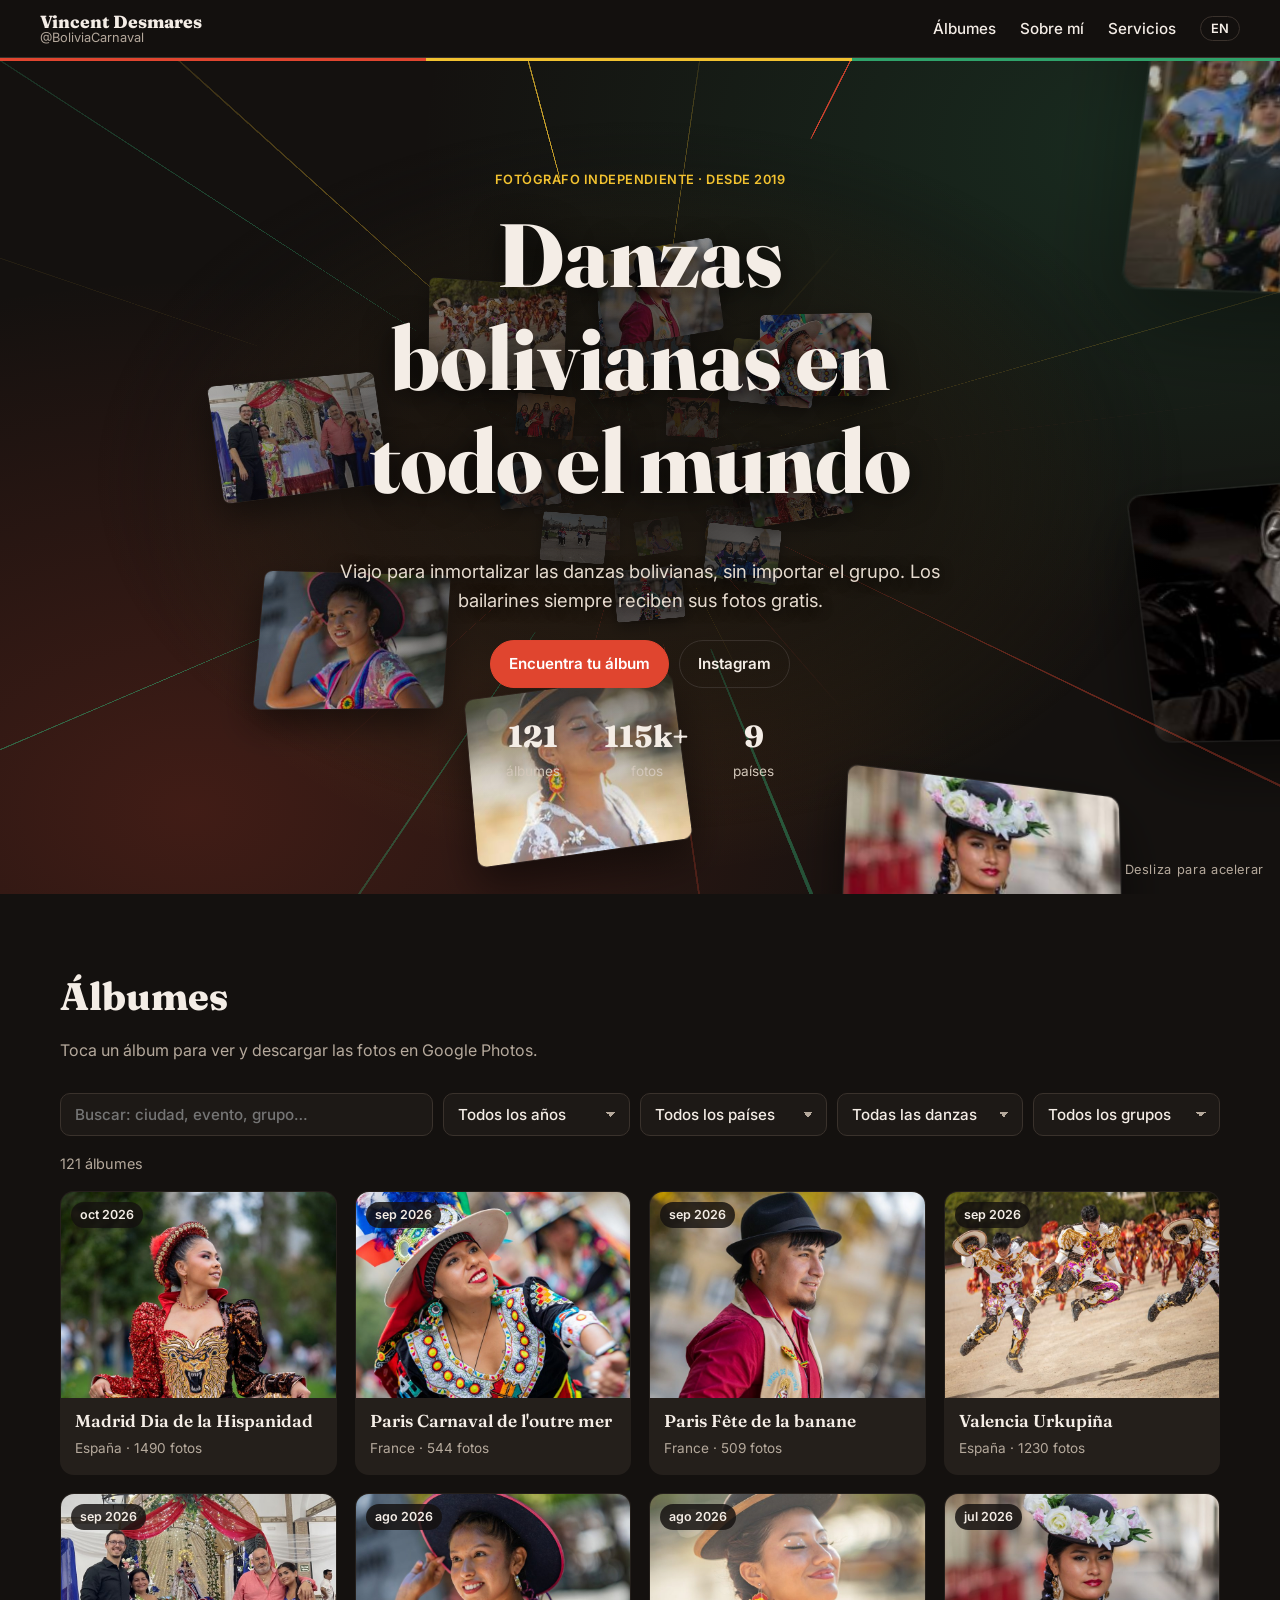
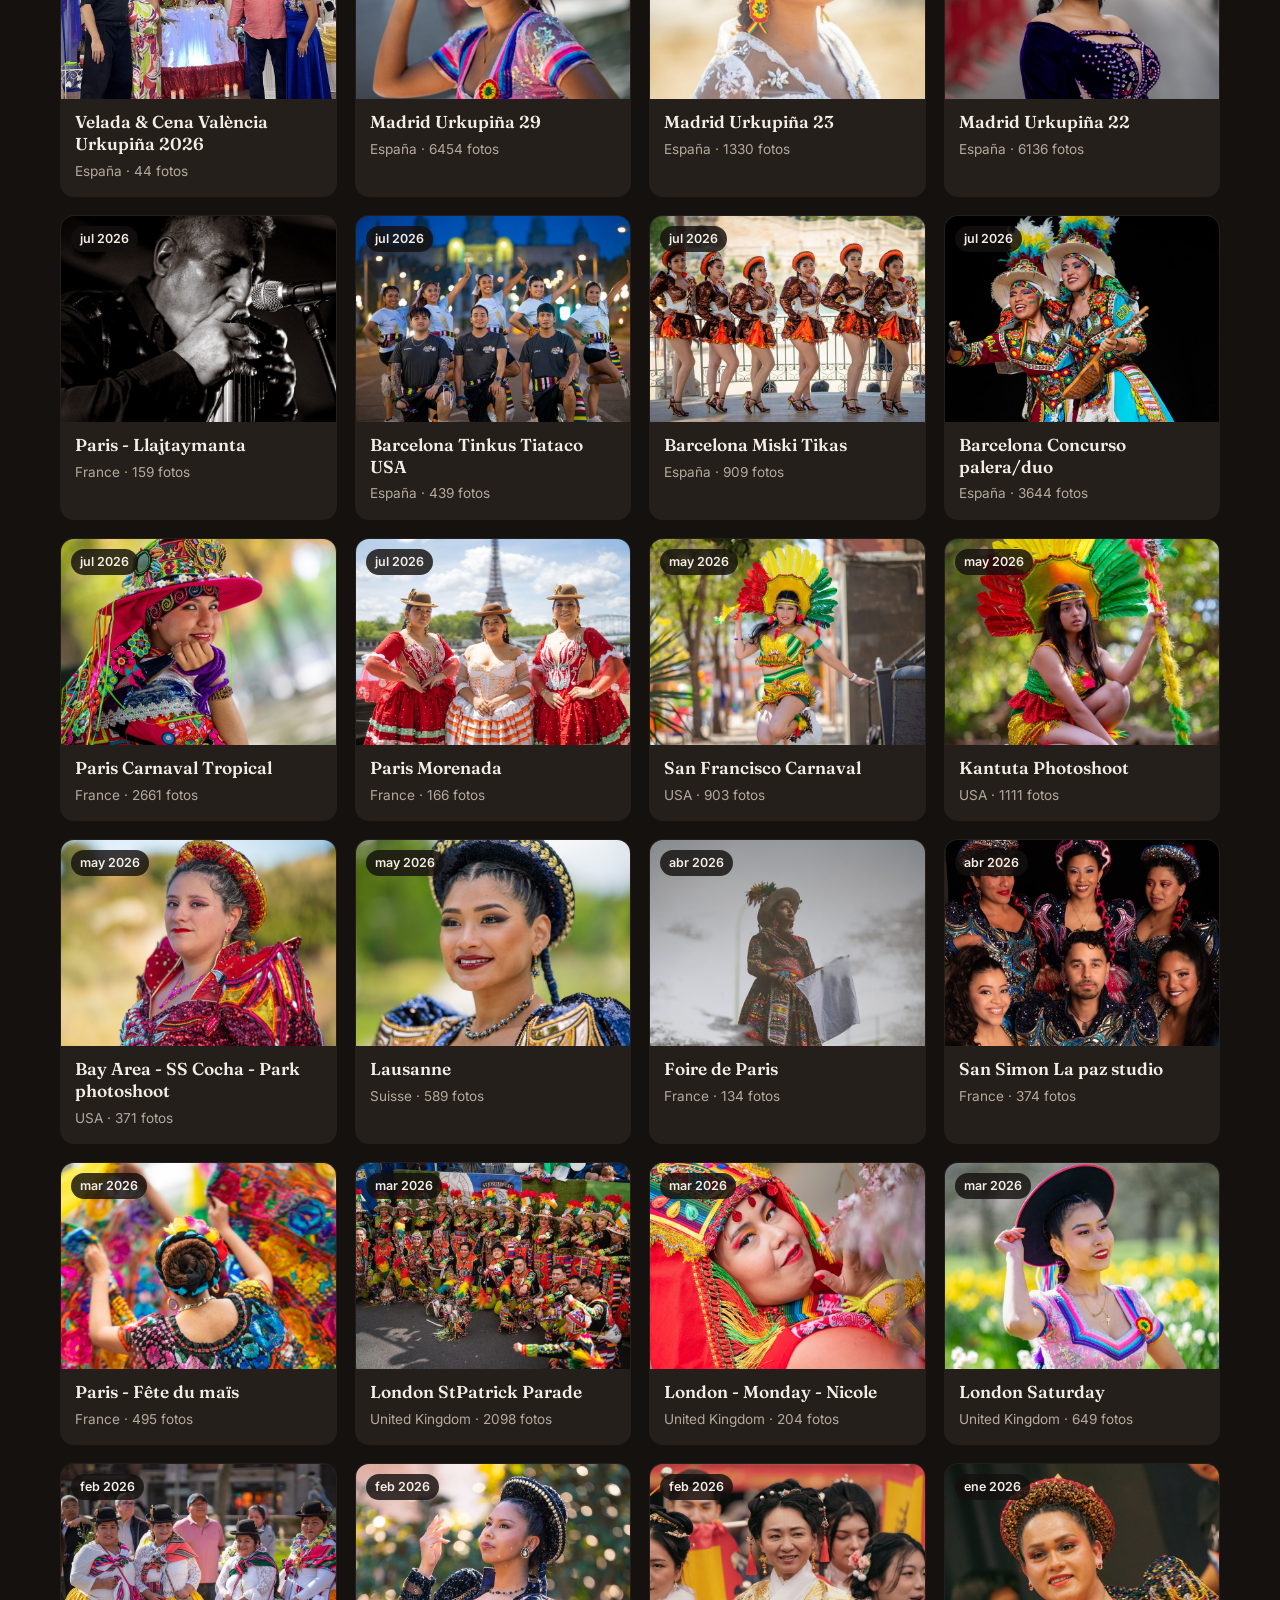
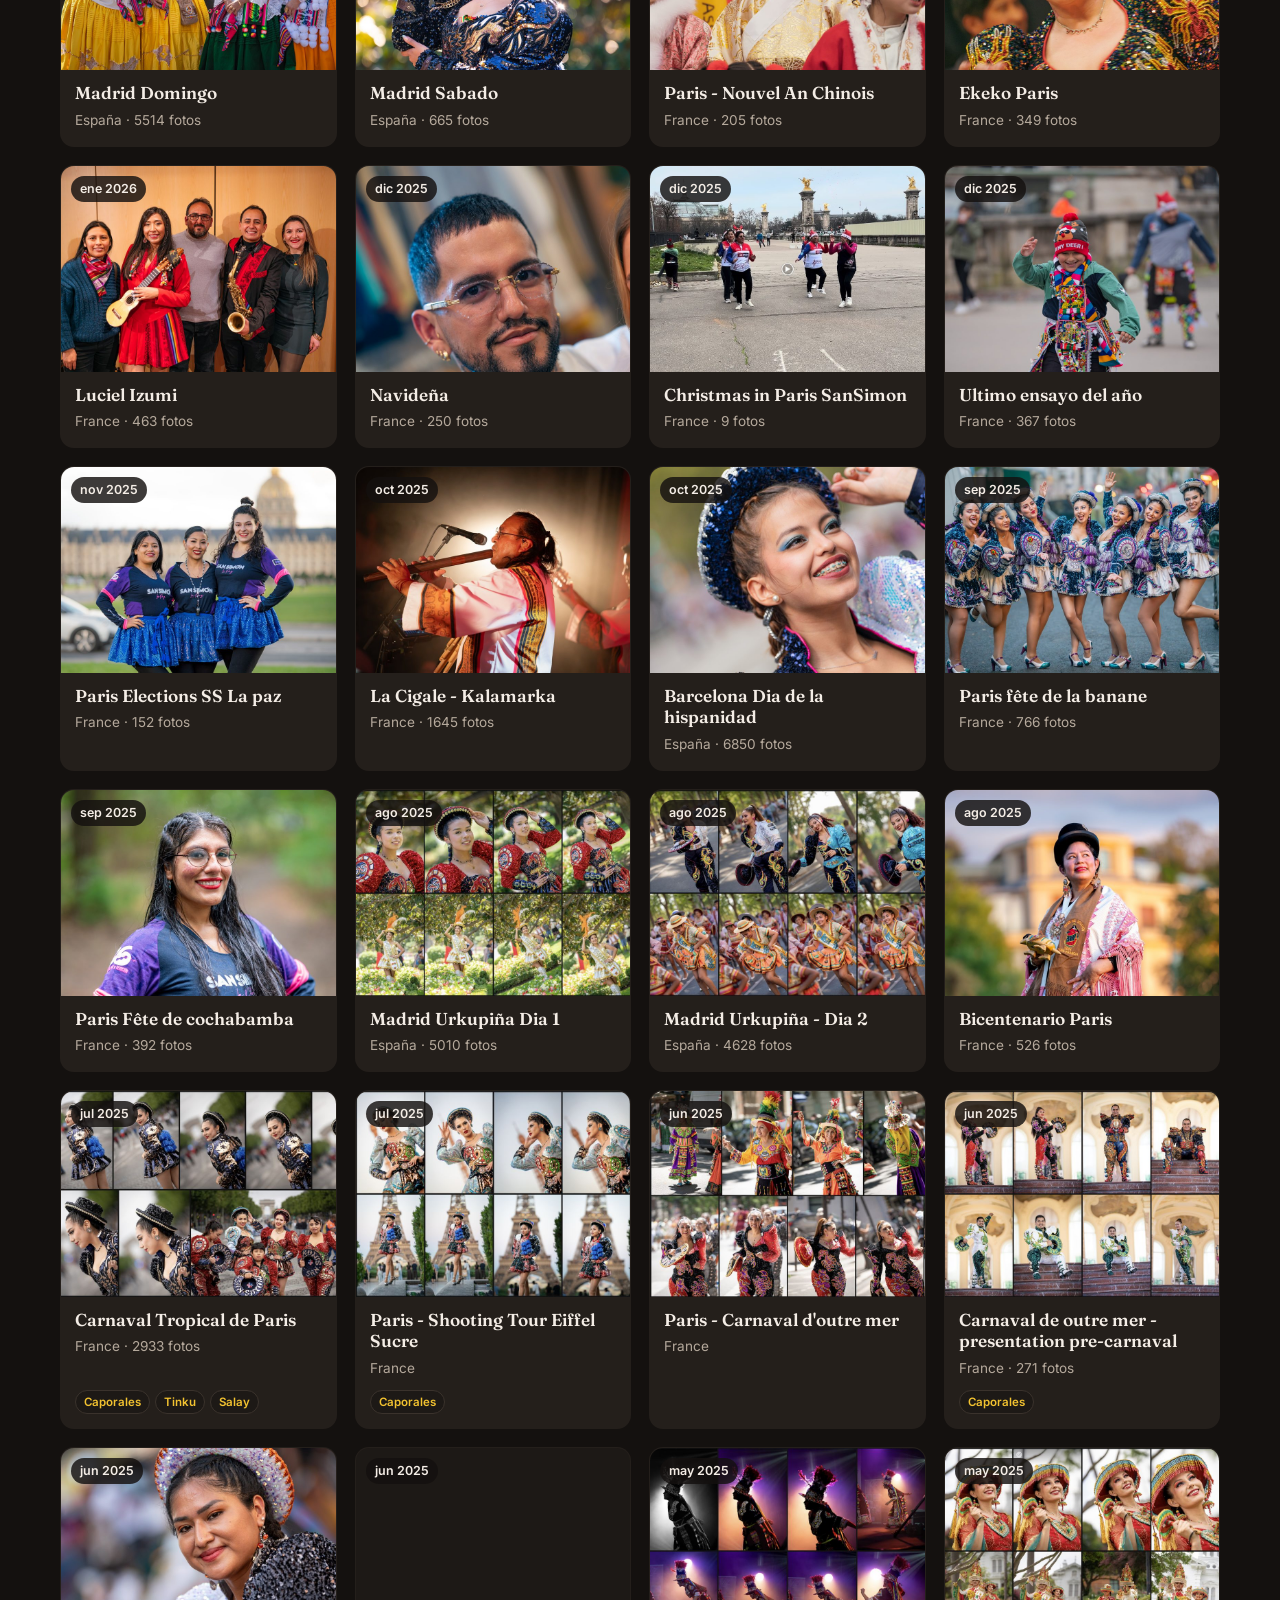
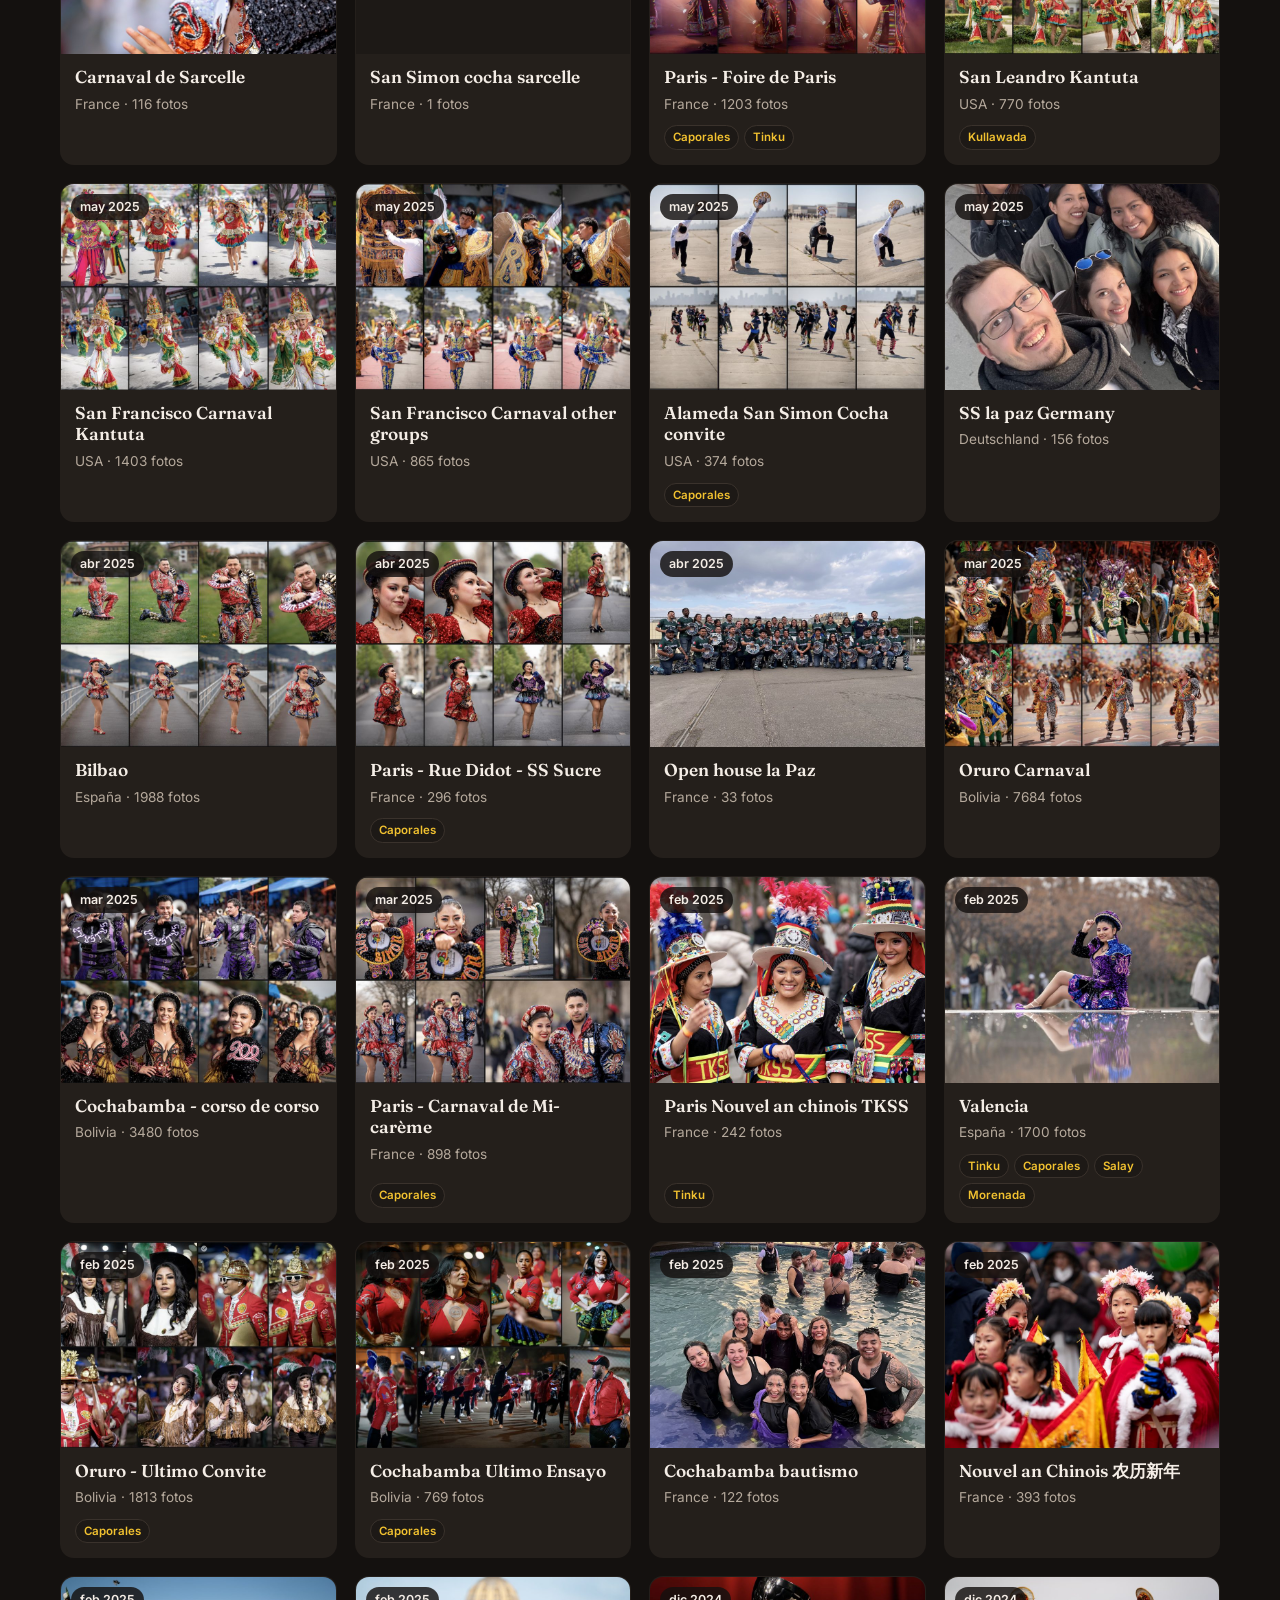
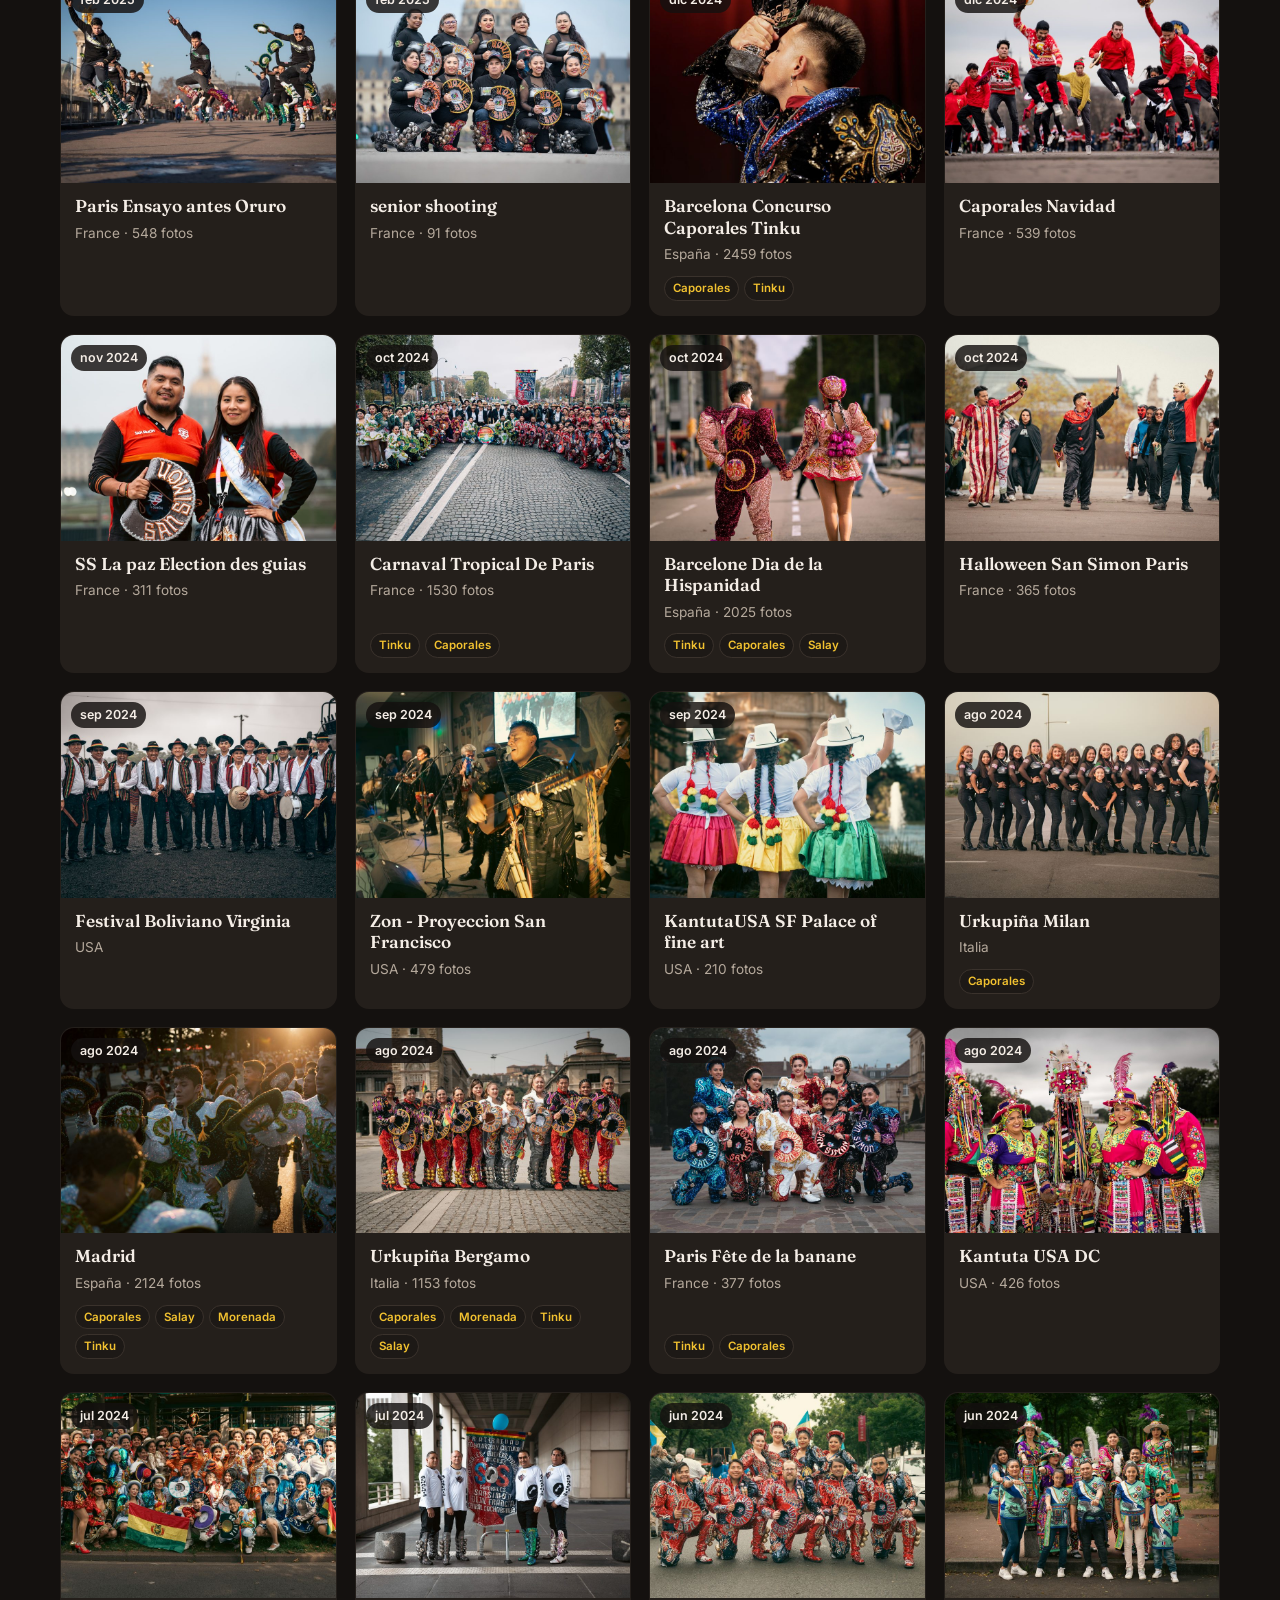
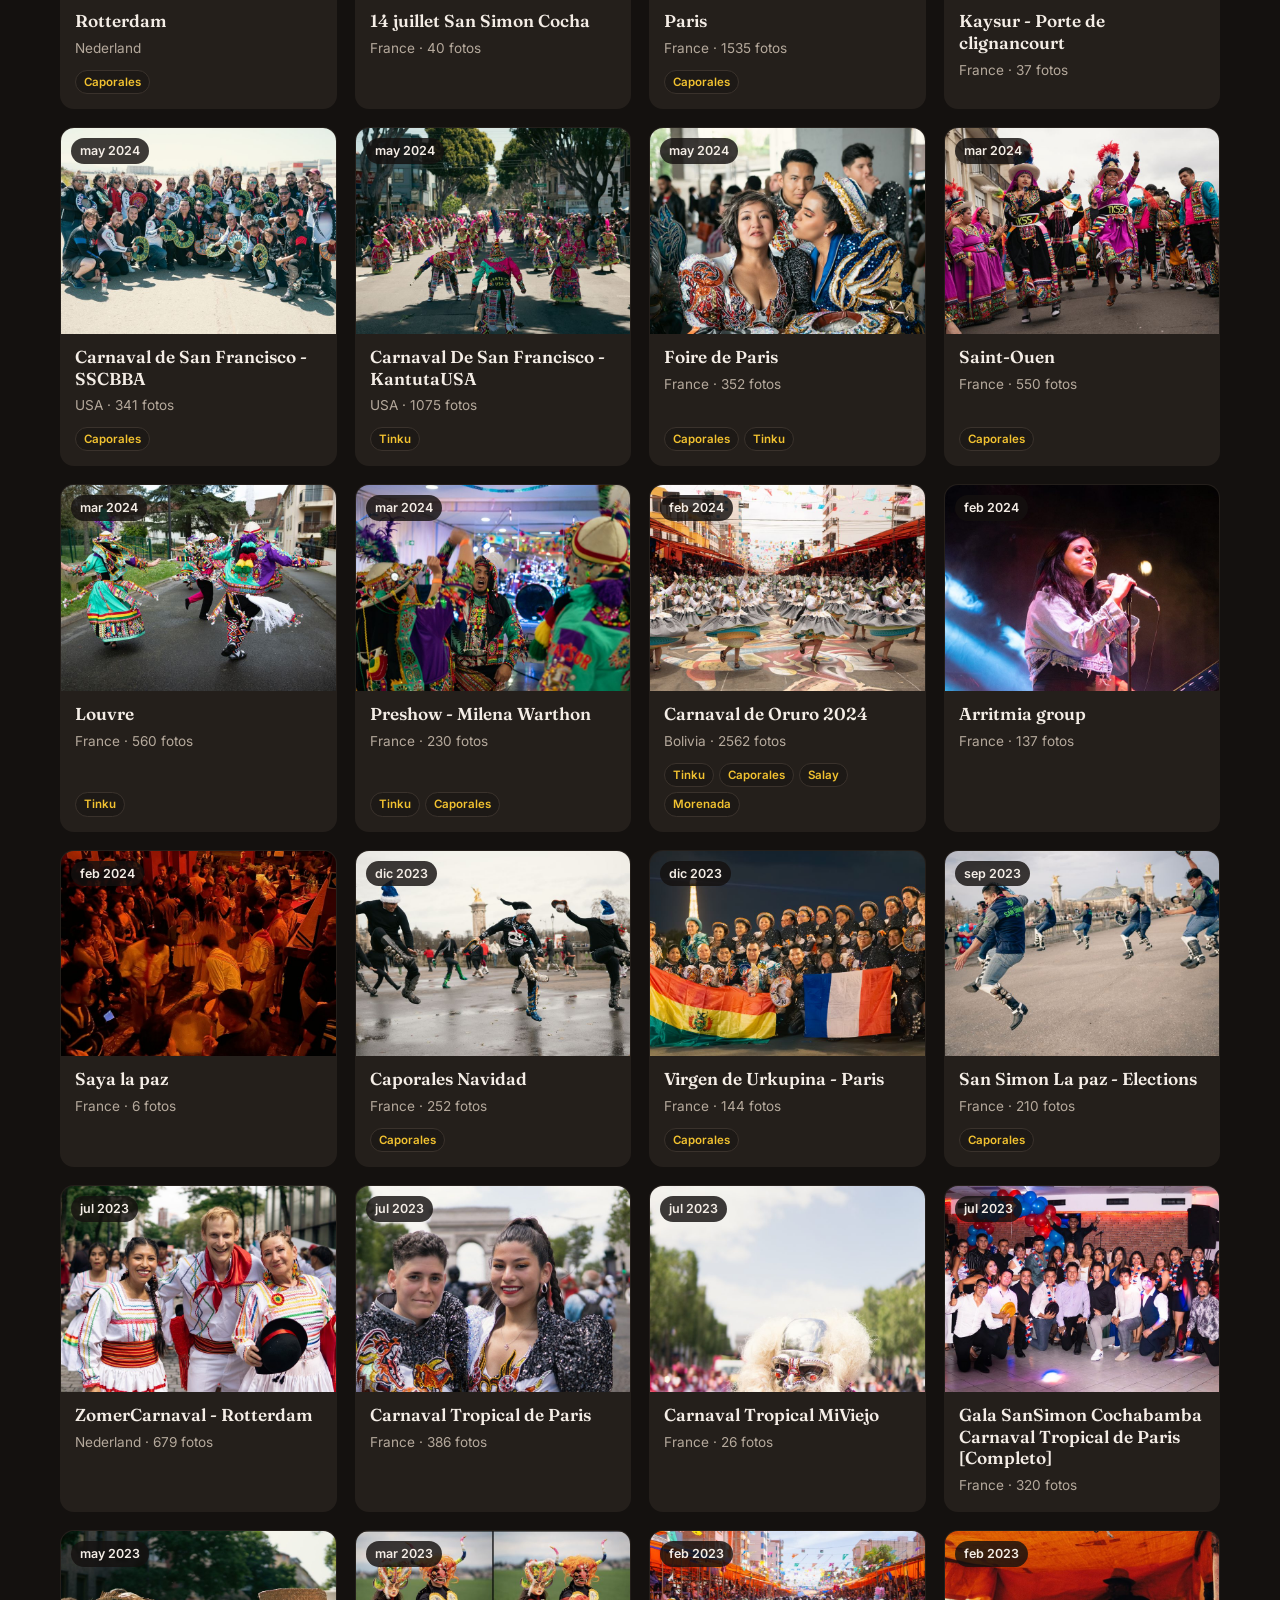
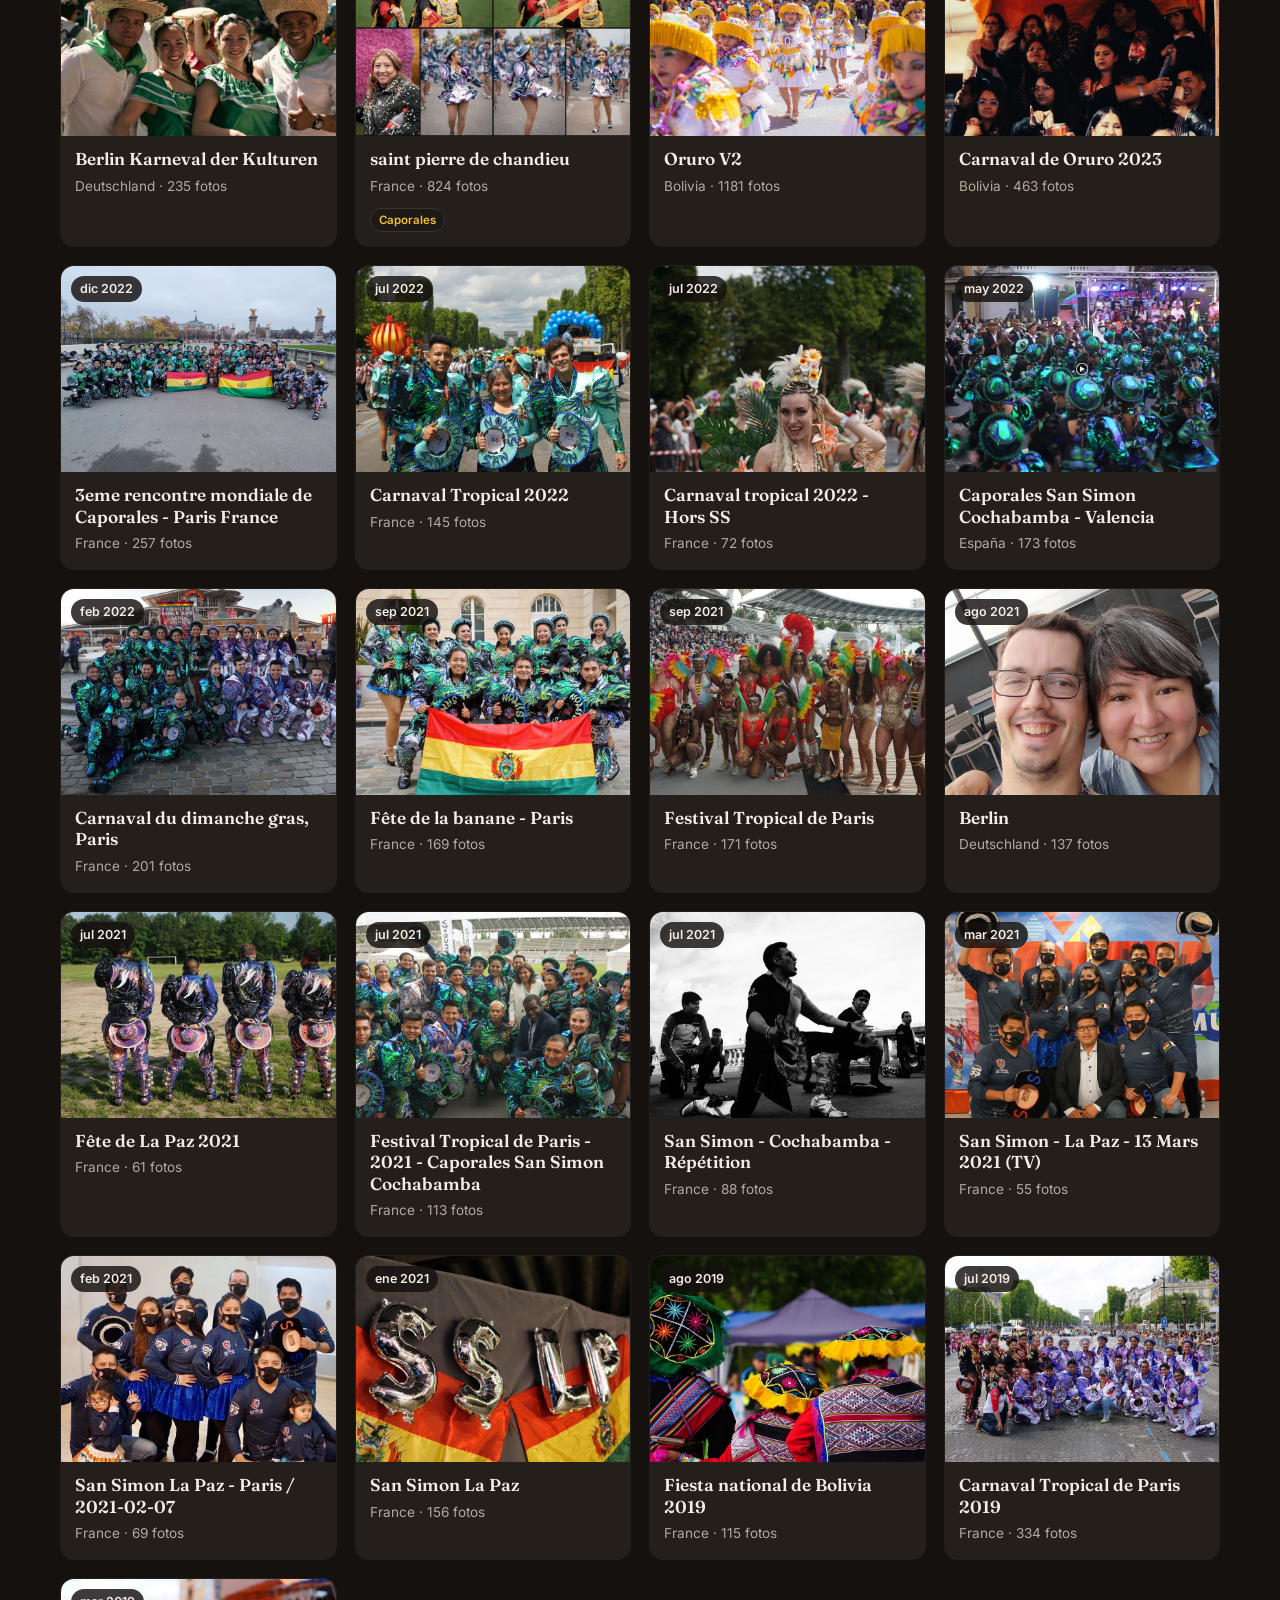
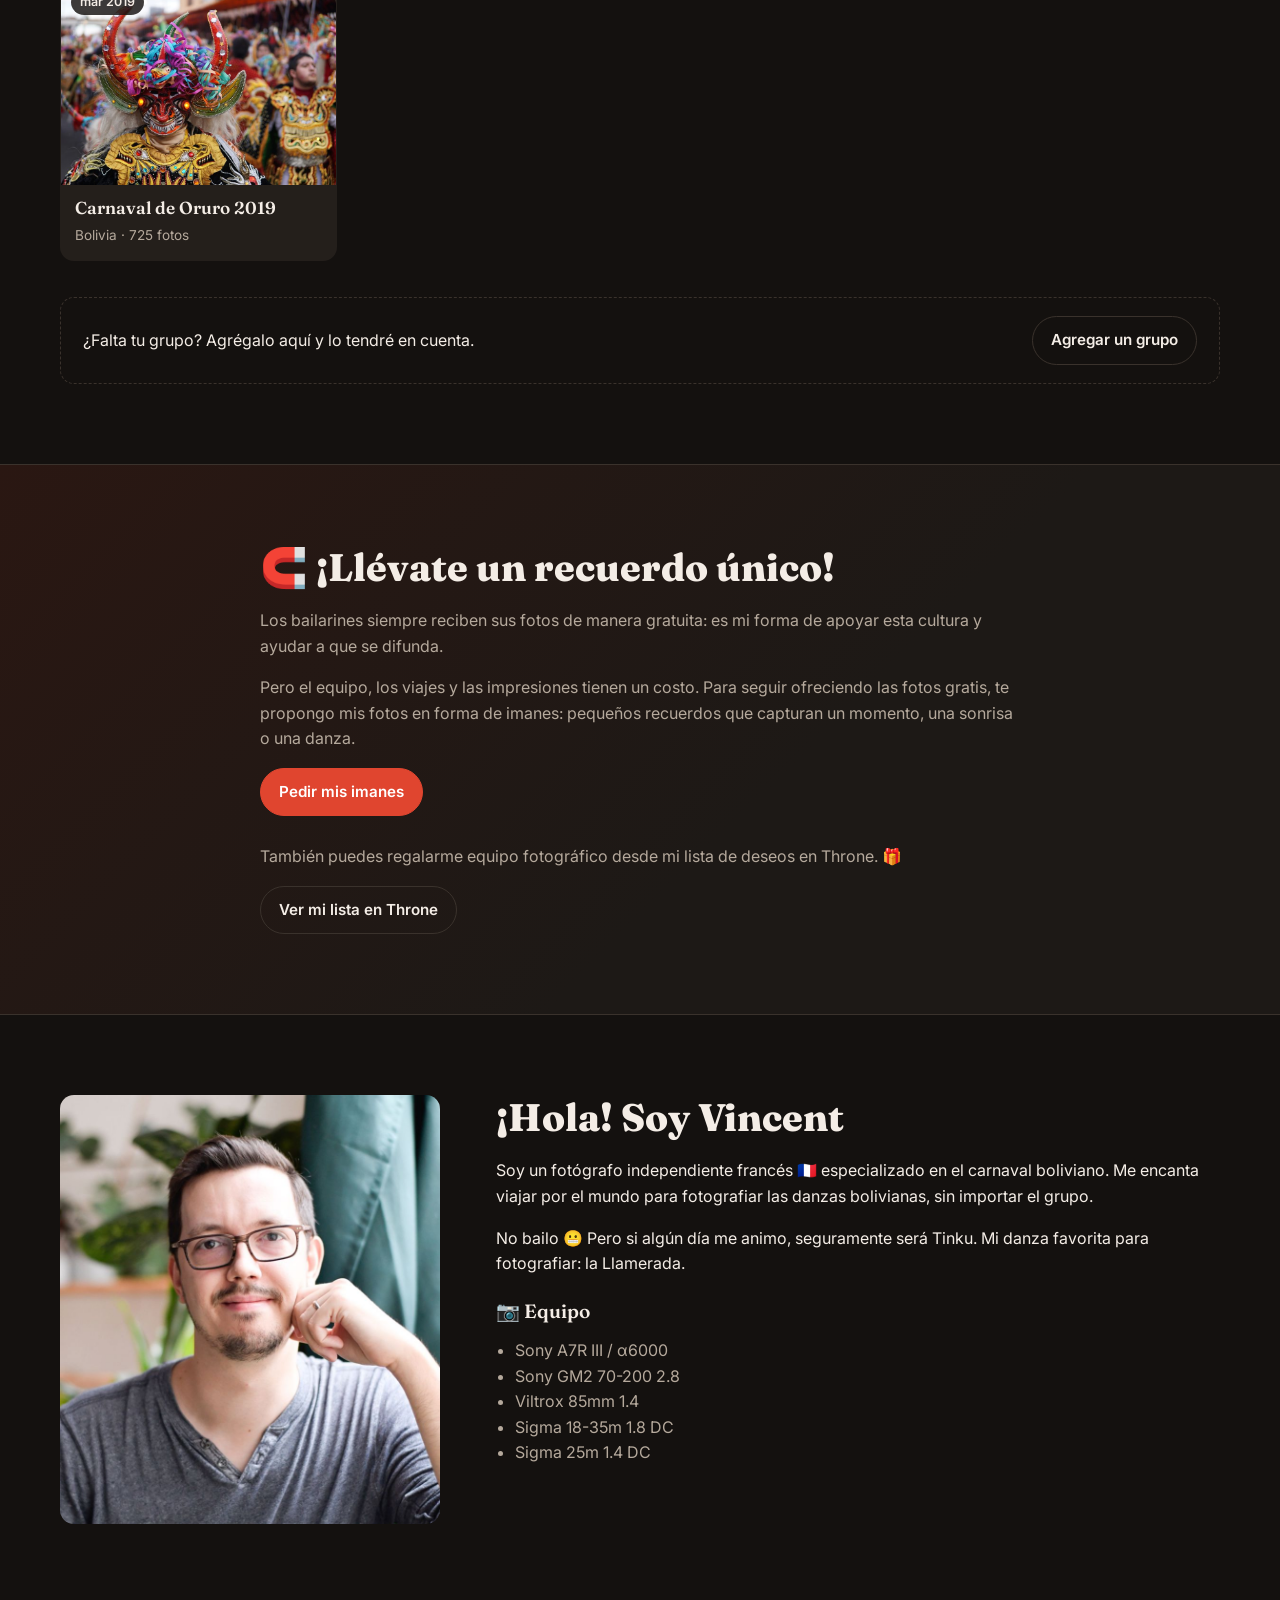
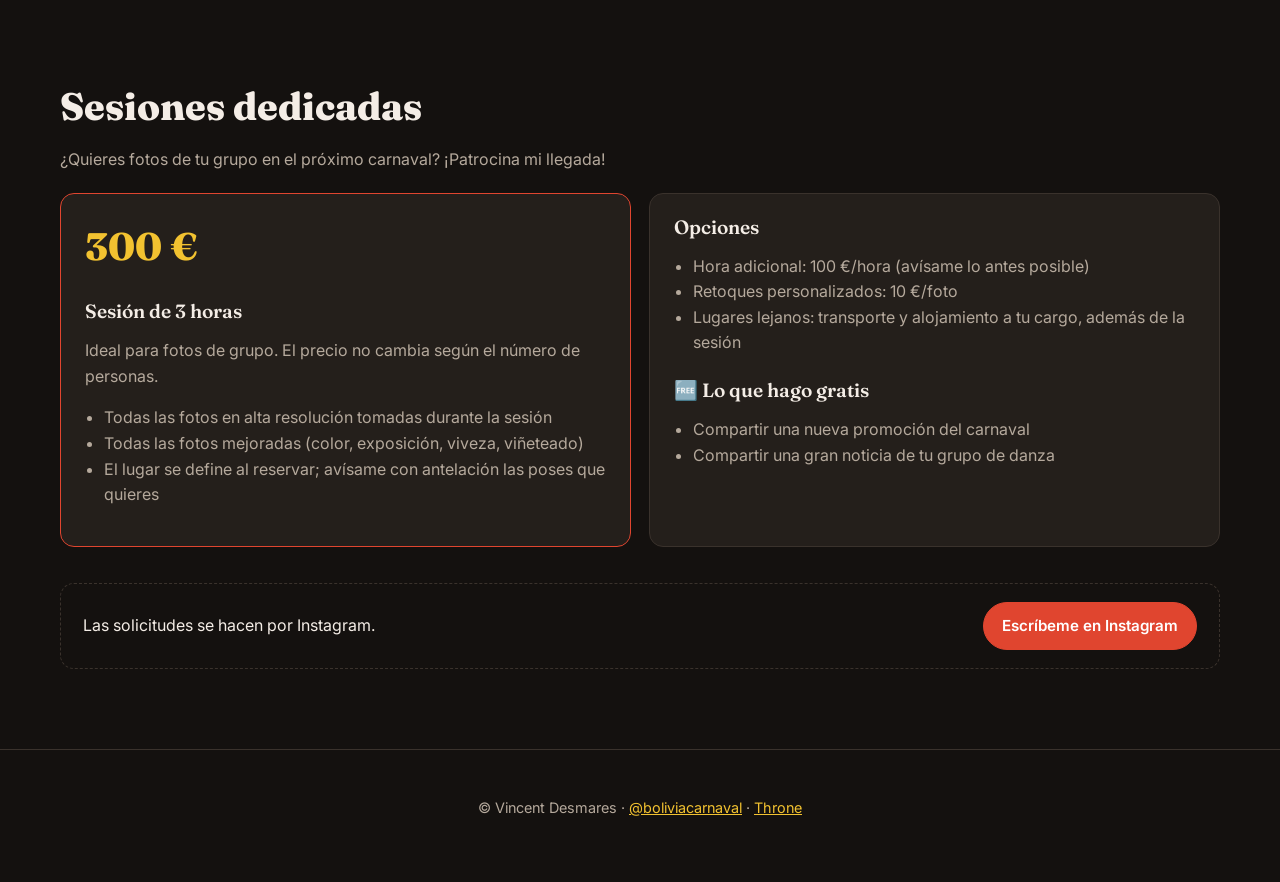
==== commit 969f497e: "Add Throne wishlist link to the support section and footer Co-Authored-By: Claude Opus 5.5 (1M conte" ====
--- a/index.html
+++ b/index.html
@@ -80,6 +80,8 @@
         <p data-i18n="magnets.p1">Los bailarines siempre reciben sus fotos de manera gratuita: es mi forma de apoyar esta cultura y ayudar a que se difunda.</p>
         <p data-i18n="magnets.p2">Pero el equipo, los viajes y las impresiones tienen un costo. Para seguir ofreciendo las fotos gratis, te propongo mis fotos en forma de imanes: pequeños recuerdos que capturan un momento, una sonrisa o una danza.</p>
         <a class="btn btn-primary" href="https://docs.google.com/forms/d/e/1FAIpQLSeMURjuBrz-g4KLOn9jNbUzxtJZxZSx7Uz5Qn87z7Ri0hxriA/viewform?usp=header" target="_blank" rel="noopener" data-i18n="magnets.cta">Pedir mis imanes</a>
+        <p class="band-throne" data-i18n="magnets.throne">También puedes regalarme equipo fotográfico desde mi lista de deseos en Throne. 🎁</p>
+        <a class="btn" href="https://throne.com/boliviacarnaval" target="_blank" rel="noopener" data-i18n="magnets.throneCta">Ver mi lista en Throne</a>
       </div>
     </section>
 
@@ -138,7 +140,7 @@
   </main>
 
   <footer class="footer">
-    <p>© Vincent Desmares · <a href="https://www.instagram.com/boliviacarnaval/" target="_blank" rel="noopener">@boliviacarnaval</a></p>
+    <p>© Vincent Desmares · <a href="https://www.instagram.com/boliviacarnaval/" target="_blank" rel="noopener">@boliviacarnaval</a> · <a href="https://throne.com/boliviacarnaval" target="_blank" rel="noopener">Throne</a></p>
   </footer>
 
   <script src="js/app.js"></script>
--- a/css/style.css
+++ b/css/style.css
@@ -157,3 +157,4 @@
 .price { font-family: var(--serif); font-size: 2.4rem; font-weight: 800; color: var(--gold); margin: 0; }
 
 .footer { text-align: center; padding: 32px 16px 48px; color: var(--muted); font-size: .9rem; border-top: 1px solid var(--line); }
+.band-throne { margin-top: 28px; }
